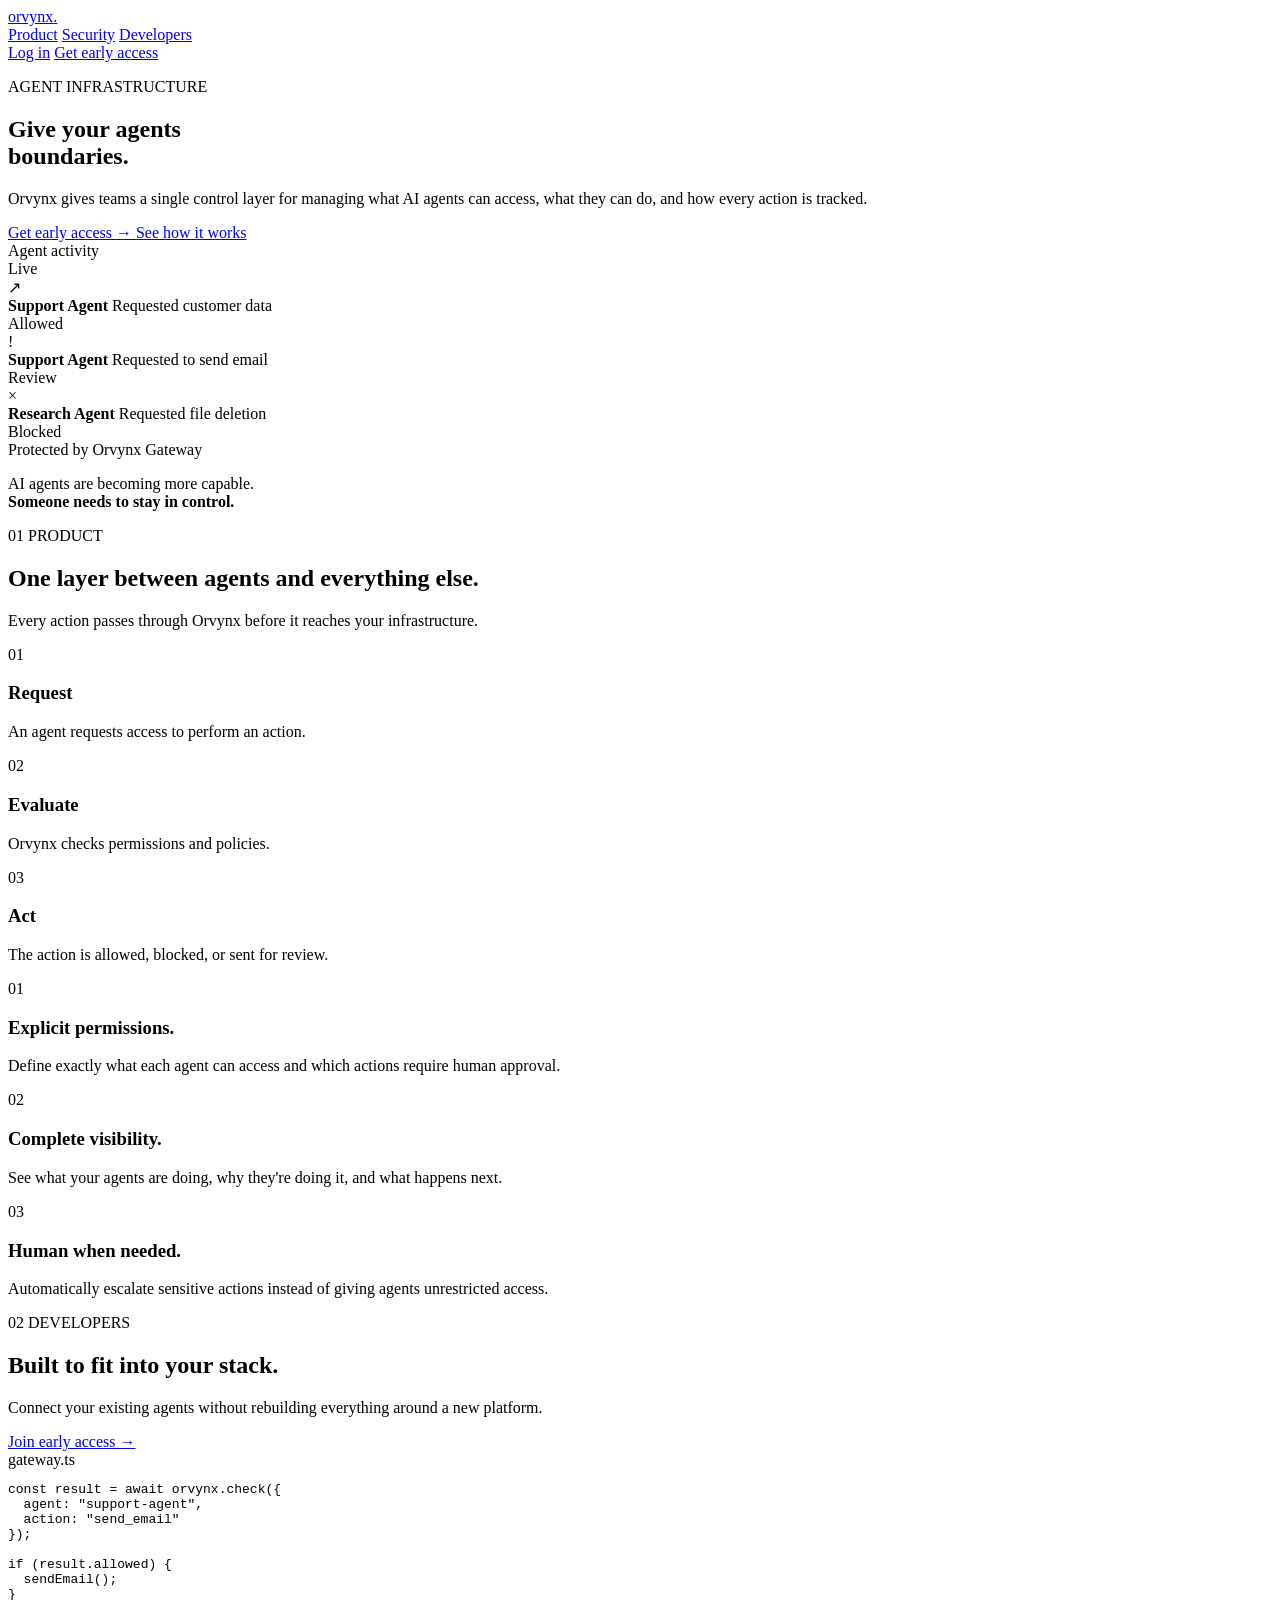
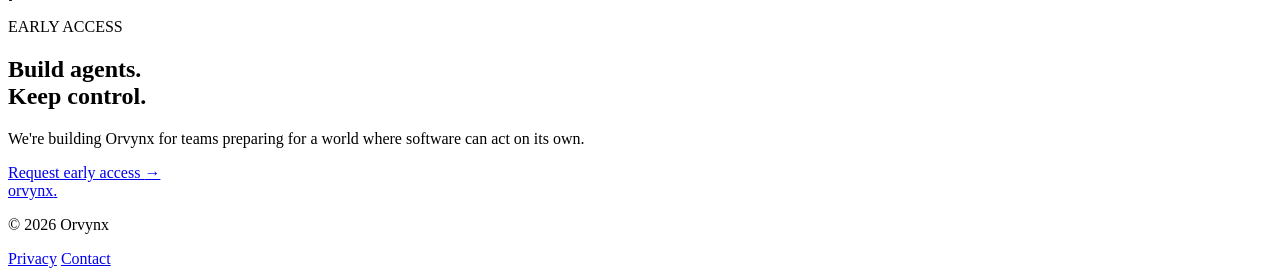
==== index.html @ 1322c9a2 "Add initial index.html for Orvynx application This HTML file serves as the main structure for the Or" ====
<!DOCTYPE html>
<html lang="en">
<head>
    <meta charset="UTF-8">
    <meta name="viewport" content="width=device-width, initial-scale=1.0">

    <title>Orvynx — Control for AI Agents</title>
    <meta
        name="description"
        content="Orvynx gives teams control, visibility, and security over AI agents."
    >

    <link rel="stylesheet" href="style.css">
</head>

<body>

    <!-- Navigation -->
    <header class="nav">
        <a href="#" class="logo">
            orvynx<span>.</span>
        </a>

        <nav class="nav-links">
            <a href="#product">Product</a>
            <a href="#security">Security</a>
            <a href="#developers">Developers</a>
        </nav>

        <div class="nav-actions">
            <a href="#" class="login">Log in</a>
            <a href="#early-access" class="nav-button">
                Get early access
            </a>
        </div>
    </header>


    <main>

        <!-- Hero -->
        <section class="hero">

            <div class="hero-content">

                <p class="eyebrow">
                    AGENT INFRASTRUCTURE
                </p>

                <h1>
                    Give your agents
                    <br>
                    boundaries.
                </h1>

                <p class="hero-description">
                    Orvynx gives teams a single control layer for
                    managing what AI agents can access, what they can
                    do, and how every action is tracked.
                </p>

                <div class="hero-actions">
                    <a href="#early-access" class="primary-button">
                        Get early access
                        <span>→</span>
                    </a>

                    <a href="#product" class="secondary-button">
                        See how it works
                    </a>
                </div>

            </div>


            <!-- Product preview -->
            <div class="hero-visual">

                <div class="gateway-window">

                    <div class="window-header">

                        <div class="window-title">
                            Agent activity
                        </div>

                        <div class="live-status">
                            <span></span>
                            Live
                        </div>

                    </div>


                    <div class="activity-list">

                        <div class="activity-row">

                            <div class="activity-icon neutral">
                                ↗
                            </div>

                            <div class="activity-info">
                                <strong>Support Agent</strong>
                                <span>
                                    Requested customer data
                                </span>
                            </div>

                            <span class="status allowed">
                                Allowed
                            </span>

                        </div>


                        <div class="activity-row">

                            <div class="activity-icon warning">
                                !
                            </div>

                            <div class="activity-info">
                                <strong>Support Agent</strong>
                                <span>
                                    Requested to send email
                                </span>
                            </div>

                            <span class="status review">
                                Review
                            </span>

                        </div>


                        <div class="activity-row">

                            <div class="activity-icon danger">
                                ×
                            </div>

                            <div class="activity-info">
                                <strong>Research Agent</strong>
                                <span>
                                    Requested file deletion
                                </span>
                            </div>

                            <span class="status blocked">
                                Blocked
                            </span>

                        </div>

                    </div>


                    <div class="gateway-footer">

                        <span>
                            Protected by Orvynx Gateway
                        </span>

                        <span class="footer-dot"></span>

                    </div>

                </div>

            </div>

        </section>


        <!-- Statement -->
        <section class="statement">

            <p>
                AI agents are becoming more capable.
                <br>
                <strong>
                    Someone needs to stay in control.
                </strong>
            </p>

        </section>


        <!-- Product -->
        <section class="product-section" id="product">

            <div class="section-label">
                <span>01</span>
                PRODUCT
            </div>

            <div class="section-heading">

                <h2>
                    One layer between
                    agents and everything else.
                </h2>

                <p>
                    Every action passes through Orvynx before it
                    reaches your infrastructure.
                </p>

            </div>


            <div class="flow">

                <div class="flow-item">
                    <span class="flow-number">01</span>
                    <h3>Request</h3>
                    <p>
                        An agent requests access to perform an action.
                    </p>
                </div>

                <div class="flow-line"></div>

                <div class="flow-item">
                    <span class="flow-number">02</span>
                    <h3>Evaluate</h3>
                    <p>
                        Orvynx checks permissions and policies.
                    </p>
                </div>

                <div class="flow-line"></div>

                <div class="flow-item">
                    <span class="flow-number">03</span>
                    <h3>Act</h3>
                    <p>
                        The action is allowed, blocked, or sent for review.
                    </p>
                </div>

            </div>

        </section>


        <!-- Features -->
        <section class="features" id="security">

            <div class="feature-card">
                <span class="feature-number">01</span>

                <h3>
                    Explicit permissions.
                </h3>

                <p>
                    Define exactly what each agent can access and which
                    actions require human approval.
                </p>
            </div>


            <div class="feature-card">
                <span class="feature-number">02</span>

                <h3>
                    Complete visibility.
                </h3>

                <p>
                    See what your agents are doing, why they're doing it,
                    and what happens next.
                </p>
            </div>


            <div class="feature-card">
                <span class="feature-number">03</span>

                <h3>
                    Human when needed.
                </h3>

                <p>
                    Automatically escalate sensitive actions instead of
                    giving agents unrestricted access.
                </p>
            </div>

        </section>


        <!-- Developer section -->
        <section class="developers" id="developers">

            <div class="developer-copy">

                <div class="section-label">
                    <span>02</span>
                    DEVELOPERS
                </div>

                <h2>
                    Built to fit
                    into your stack.
                </h2>

                <p>
                    Connect your existing agents without rebuilding
                    everything around a new platform.
                </p>

                <a href="#early-access" class="text-link">
                    Join early access →
                </a>

            </div>


            <div class="code-window">

                <div class="code-header">
                    gateway.ts
                </div>

<pre><code><span class="code-keyword">const</span> result = <span class="code-keyword">await</span> orvynx.check({
  agent: <span class="code-string">"support-agent"</span>,
  action: <span class="code-string">"send_email"</span>
});

<span class="code-keyword">if</span> (result.allowed) {
  sendEmail();
}</code></pre>

            </div>

        </section>


        <!-- CTA -->
        <section class="cta" id="early-access">

            <p class="eyebrow">
                EARLY ACCESS
            </p>

            <h2>
                Build agents.
                <br>
                Keep control.
            </h2>

            <p>
                We're building Orvynx for teams preparing for
                a world where software can act on its own.
            </p>

            <a href="#" class="primary-button">
                Request early access
                <span>→</span>
            </a>

        </section>

    </main>


    <!-- Footer -->
    <footer>

        <a href="#" class="logo">
            orvynx<span>.</span>
        </a>

        <p>
            © 2026 Orvynx
        </p>

        <div class="footer-links">
            <a href="#">Privacy</a>
            <a href="#">Contact</a>
        </div>

    </footer>


    <script src="main.js"></script>

</body>
</html>
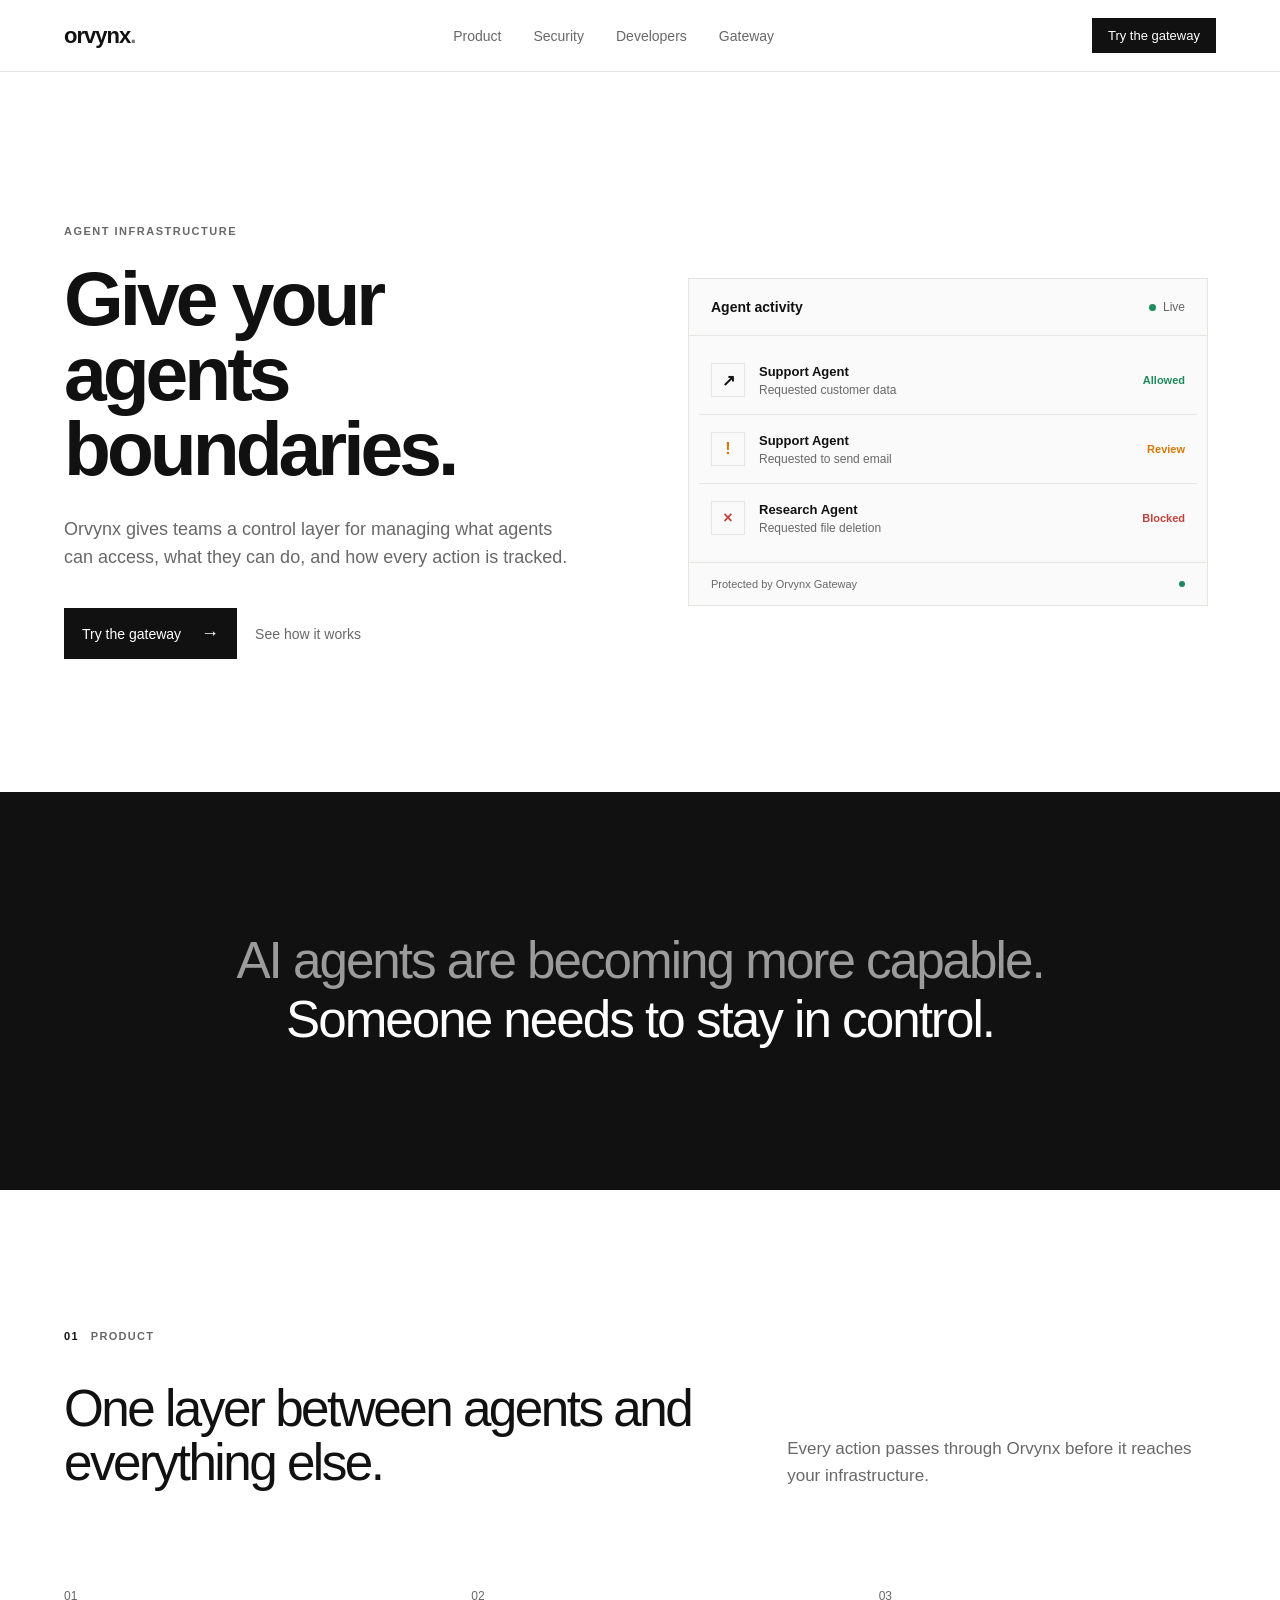
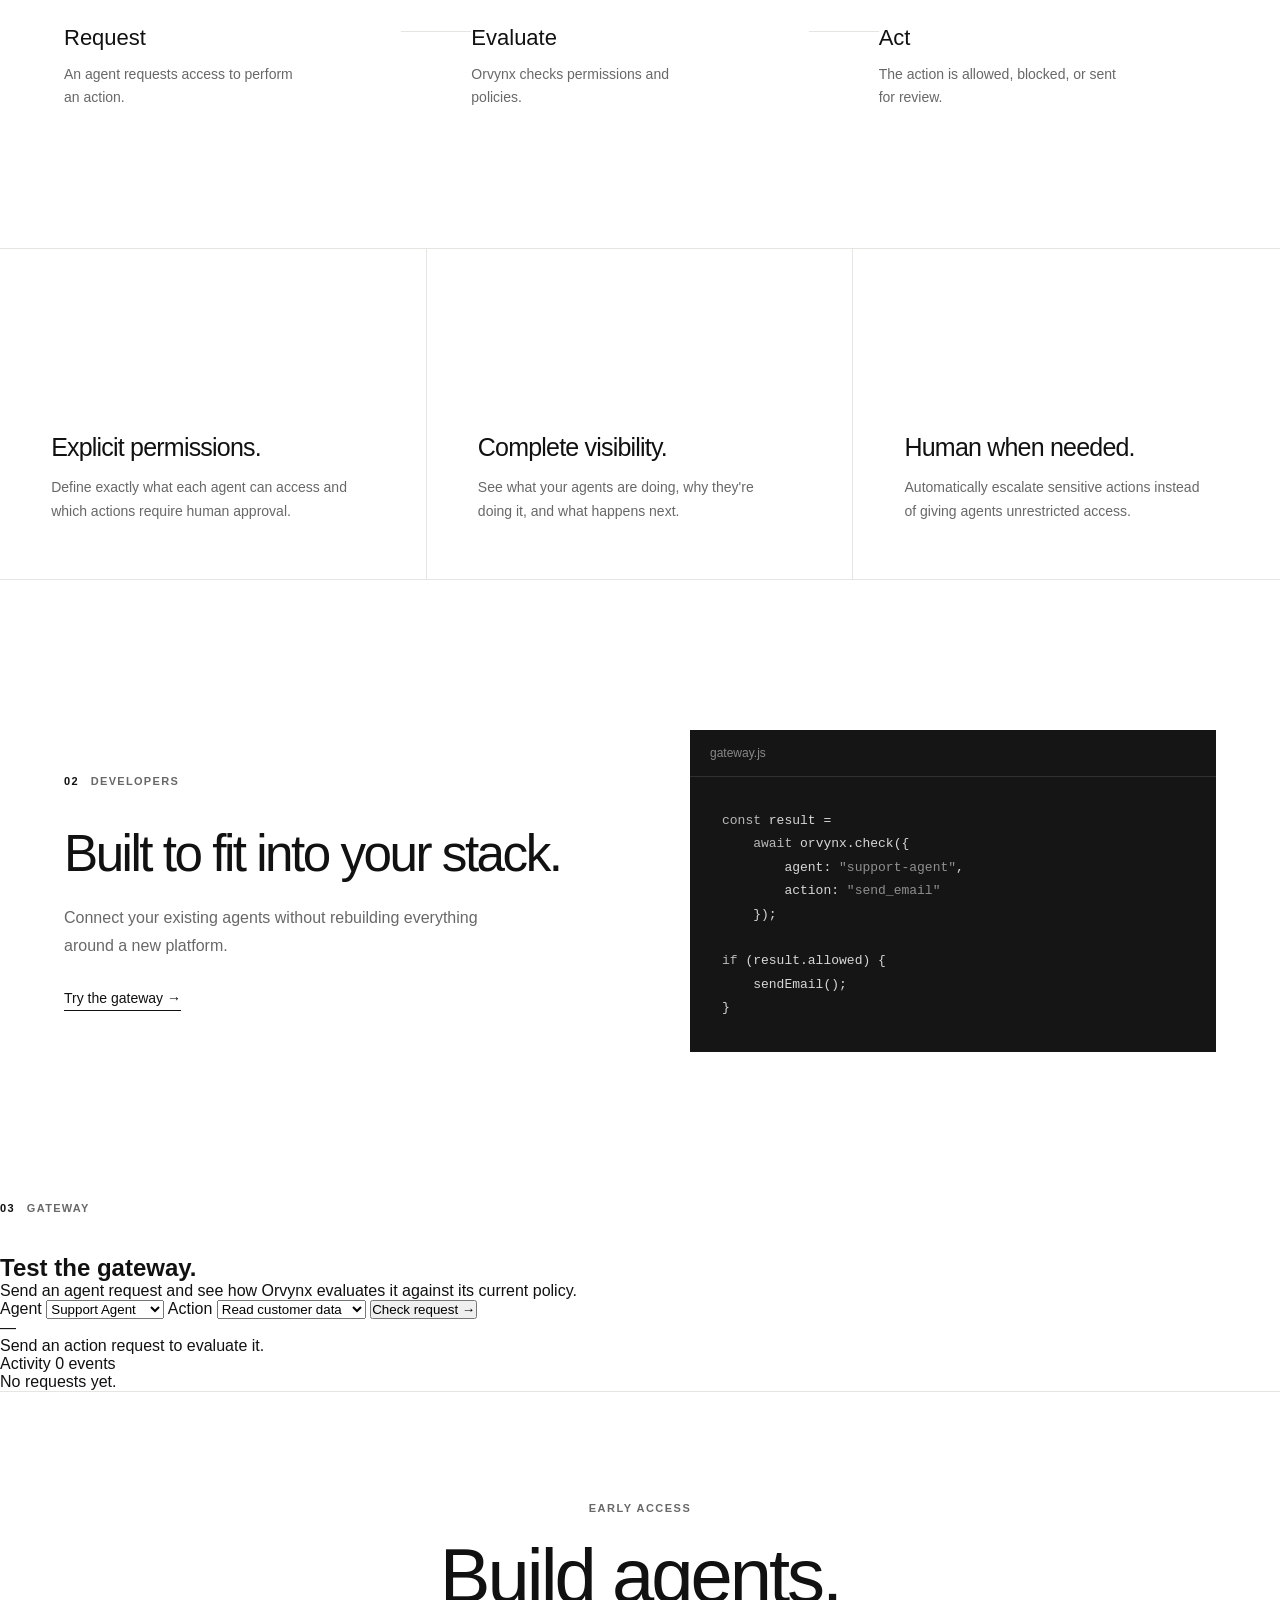
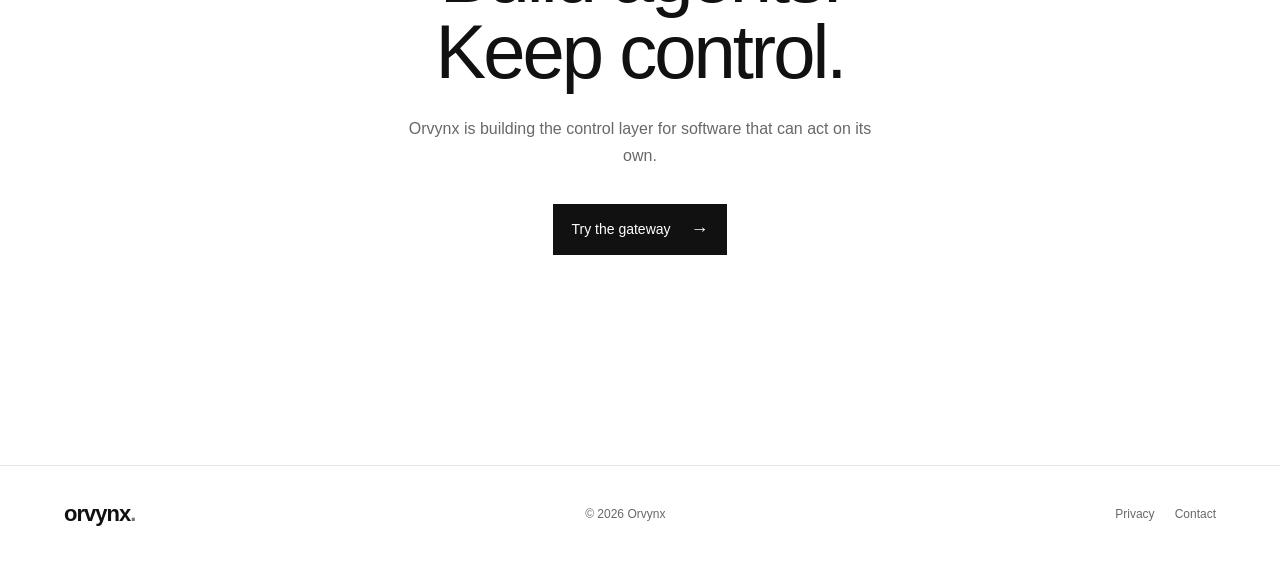
==== commit dd3580d1: "Refactor index.html for improved structure and content Removed duplicate meta tags and improved stru" ====
--- a/index.html
+++ b/index.html
@@ -1,392 +1,416 @@
-<!DOCTYPE html>
-<html lang="en">
+<!DOCTYPE html><html lang="en">
 <head>
     <meta charset="UTF-8">
-    <meta name="viewport" content="width=device-width, initial-scale=1.0">
-
-    <title>Orvynx — Control for AI Agents</title>
-    <meta
-        name="description"
-        content="Orvynx gives teams control, visibility, and security over AI agents."
-    >
-
-    <link rel="stylesheet" href="style.css">
-</head>
-
-<body>
-
-    <!-- Navigation -->
-    <header class="nav">
-        <a href="#" class="logo">
-            orvynx<span>.</span>
-        </a>
-
-        <nav class="nav-links">
-            <a href="#product">Product</a>
-            <a href="#security">Security</a>
-            <a href="#developers">Developers</a>
-        </nav>
-
-        <div class="nav-actions">
-            <a href="#" class="login">Log in</a>
-            <a href="#early-access" class="nav-button">
-                Get early access
-            </a>
-        </div>
-    </header>
-
-
-    <main>
-
-        <!-- Hero -->
-        <section class="hero">
-
-            <div class="hero-content">
-
-                <p class="eyebrow">
-                    AGENT INFRASTRUCTURE
-                </p>
-
-                <h1>
-                    Give your agents
-                    <br>
-                    boundaries.
-                </h1>
-
-                <p class="hero-description">
-                    Orvynx gives teams a single control layer for
-                    managing what AI agents can access, what they can
-                    do, and how every action is tracked.
-                </p>
-
-                <div class="hero-actions">
-                    <a href="#early-access" class="primary-button">
-                        Get early access
-                        <span>→</span>
-                    </a>
-
-                    <a href="#product" class="secondary-button">
-                        See how it works
-                    </a>
-                </div>
-
-            </div>
-
-
-            <!-- Product preview -->
-            <div class="hero-visual">
-
-                <div class="gateway-window">
-
-                    <div class="window-header">
-
-                        <div class="window-title">
-                            Agent activity
-                        </div>
-
-                        <div class="live-status">
-                            <span></span>
-                            Live
-                        </div>
-
-                    </div>
-
-
-                    <div class="activity-list">
-
-                        <div class="activity-row">
-
-                            <div class="activity-icon neutral">
-                                ↗
-                            </div>
-
-                            <div class="activity-info">
-                                <strong>Support Agent</strong>
-                                <span>
-                                    Requested customer data
-                                </span>
-                            </div>
-
-                            <span class="status allowed">
-                                Allowed
-                            </span>
-
-                        </div>
-
-
-                        <div class="activity-row">
-
-                            <div class="activity-icon warning">
-                                !
-                            </div>
-
-                            <div class="activity-info">
-                                <strong>Support Agent</strong>
-                                <span>
-                                    Requested to send email
-                                </span>
-                            </div>
-
-                            <span class="status review">
-                                Review
-                            </span>
-
-                        </div>
-
-
-                        <div class="activity-row">
-
-                            <div class="activity-icon danger">
-                                ×
-                            </div>
-
-                            <div class="activity-info">
-                                <strong>Research Agent</strong>
-                                <span>
-                                    Requested file deletion
-                                </span>
-                            </div>
-
-                            <span class="status blocked">
-                                Blocked
-                            </span>
-
-                        </div>
-
-                    </div>
-
-
-                    <div class="gateway-footer">
-
-                        <span>
-                            Protected by Orvynx Gateway
-                        </span>
-
-                        <span class="footer-dot"></span>
-
-                    </div>
-
-                </div>
-
-            </div>
-
-        </section>
-
-
-        <!-- Statement -->
-        <section class="statement">
-
-            <p>
-                AI agents are becoming more capable.
-                <br>
-                <strong>
-                    Someone needs to stay in control.
-                </strong>
-            </p>
-
-        </section>
-
-
-        <!-- Product -->
-        <section class="product-section" id="product">
-
-            <div class="section-label">
-                <span>01</span>
-                PRODUCT
-            </div>
-
-            <div class="section-heading">
-
-                <h2>
-                    One layer between
-                    agents and everything else.
-                </h2>
-
-                <p>
-                    Every action passes through Orvynx before it
-                    reaches your infrastructure.
-                </p>
-
-            </div>
-
-
-            <div class="flow">
-
-                <div class="flow-item">
-                    <span class="flow-number">01</span>
-                    <h3>Request</h3>
-                    <p>
-                        An agent requests access to perform an action.
-                    </p>
-                </div>
-
-                <div class="flow-line"></div>
-
-                <div class="flow-item">
-                    <span class="flow-number">02</span>
-                    <h3>Evaluate</h3>
-                    <p>
-                        Orvynx checks permissions and policies.
-                    </p>
-                </div>
-
-                <div class="flow-line"></div>
-
-                <div class="flow-item">
-                    <span class="flow-number">03</span>
-                    <h3>Act</h3>
-                    <p>
-                        The action is allowed, blocked, or sent for review.
-                    </p>
-                </div>
-
-            </div>
-
-        </section>
-
-
-        <!-- Features -->
-        <section class="features" id="security">
-
-            <div class="feature-card">
-                <span class="feature-number">01</span>
-
-                <h3>
-                    Explicit permissions.
-                </h3>
-
-                <p>
-                    Define exactly what each agent can access and which
-                    actions require human approval.
-                </p>
-            </div>
-
-
-            <div class="feature-card">
-                <span class="feature-number">02</span>
-
-                <h3>
-                    Complete visibility.
-                </h3>
-
-                <p>
-                    See what your agents are doing, why they're doing it,
-                    and what happens next.
-                </p>
-            </div>
-
-
-            <div class="feature-card">
-                <span class="feature-number">03</span>
-
-                <h3>
-                    Human when needed.
-                </h3>
-
-                <p>
-                    Automatically escalate sensitive actions instead of
-                    giving agents unrestricted access.
-                </p>
-            </div>
-
-        </section>
-
-
-        <!-- Developer section -->
-        <section class="developers" id="developers">
-
-            <div class="developer-copy">
-
-                <div class="section-label">
-                    <span>02</span>
-                    DEVELOPERS
-                </div>
-
-                <h2>
-                    Built to fit
-                    into your stack.
-                </h2>
-
-                <p>
-                    Connect your existing agents without rebuilding
-                    everything around a new platform.
-                </p>
-
-                <a href="#early-access" class="text-link">
-                    Join early access →
-                </a>
-
-            </div>
-
-
-            <div class="code-window">
-
-                <div class="code-header">
-                    gateway.ts
-                </div>
-
-<pre><code><span class="code-keyword">const</span> result = <span class="code-keyword">await</span> orvynx.check({
-  agent: <span class="code-string">"support-agent"</span>,
-  action: <span class="code-string">"send_email"</span>
-});
-
-<span class="code-keyword">if</span> (result.allowed) {
-  sendEmail();
-}</code></pre>
-
-            </div>
-
-        </section>
-
-
-        <!-- CTA -->
-        <section class="cta" id="early-access">
-
-            <p class="eyebrow">
-                EARLY ACCESS
-            </p>
-
-            <h2>
-                Build agents.
-                <br>
-                Keep control.
-            </h2>
-
-            <p>
-                We're building Orvynx for teams preparing for
-                a world where software can act on its own.
-            </p>
-
-            <a href="#" class="primary-button">
-                Request early access
+    <meta name="viewport" content="width=device-width, initial-scale=1.0"><title>Orvynx — Control for AI Agents</title>
+<meta name="description" content="Orvynx gives teams control, visibility, and security over AI agents.">
+
+<link rel="stylesheet" href="style.css">
+
+</head><body><header class="nav">
+    <a href="#" class="logo">orvynx<span>.</span></a><nav class="nav-links">
+    <a href="#product">Product</a>
+    <a href="#security">Security</a>
+    <a href="#developers">Developers</a>
+    <a href="#gateway">Gateway</a>
+</nav>
+
+<div class="nav-actions">
+    <a href="#gateway" class="nav-button">Try the gateway</a>
+</div>
+
+</header><main><!-- HERO -->
+<section class="hero">
+
+    <div class="hero-content">
+
+        <p class="eyebrow">AGENT INFRASTRUCTURE</p>
+
+        <h1>
+            Give your agents
+            <br>
+            boundaries.
+        </h1>
+
+        <p class="hero-description">
+            Orvynx gives teams a control layer for managing what
+            agents can access, what they can do, and how every
+            action is tracked.
+        </p>
+
+        <div class="hero-actions">
+            <a href="#gateway" class="primary-button">
+                Try the gateway
                 <span>→</span>
             </a>
 
-        </section>
-
-    </main>
-
-
-    <!-- Footer -->
-    <footer>
-
-        <a href="#" class="logo">
-            orvynx<span>.</span>
+            <a href="#product" class="secondary-button">
+                See how it works
+            </a>
+        </div>
+
+    </div>
+
+
+    <div class="hero-visual">
+
+        <div class="gateway-window">
+
+            <div class="window-header">
+                <div class="window-title">Agent activity</div>
+
+                <div class="live-status">
+                    <span></span>
+                    Live
+                </div>
+            </div>
+
+
+            <div class="activity-list">
+
+                <div class="activity-row">
+                    <div class="activity-icon neutral">↗</div>
+
+                    <div class="activity-info">
+                        <strong>Support Agent</strong>
+                        <span>Requested customer data</span>
+                    </div>
+
+                    <span class="status allowed">Allowed</span>
+                </div>
+
+
+                <div class="activity-row">
+                    <div class="activity-icon warning">!</div>
+
+                    <div class="activity-info">
+                        <strong>Support Agent</strong>
+                        <span>Requested to send email</span>
+                    </div>
+
+                    <span class="status review">Review</span>
+                </div>
+
+
+                <div class="activity-row">
+                    <div class="activity-icon danger">×</div>
+
+                    <div class="activity-info">
+                        <strong>Research Agent</strong>
+                        <span>Requested file deletion</span>
+                    </div>
+
+                    <span class="status blocked">Blocked</span>
+                </div>
+
+            </div>
+
+
+            <div class="gateway-footer">
+                Protected by Orvynx Gateway
+                <span class="footer-dot"></span>
+            </div>
+
+        </div>
+
+    </div>
+
+</section>
+
+
+<!-- STATEMENT -->
+<section class="statement">
+
+    <p>
+        AI agents are becoming more capable.
+        <br>
+        <strong>Someone needs to stay in control.</strong>
+    </p>
+
+</section>
+
+
+<!-- PRODUCT -->
+<section class="product-section" id="product">
+
+    <div class="section-label">
+        <span>01</span>
+        PRODUCT
+    </div>
+
+    <div class="section-heading">
+
+        <h2>
+            One layer between
+            agents and everything else.
+        </h2>
+
+        <p>
+            Every action passes through Orvynx before it
+            reaches your infrastructure.
+        </p>
+
+    </div>
+
+
+    <div class="flow">
+
+        <div class="flow-item">
+            <span class="flow-number">01</span>
+
+            <h3>Request</h3>
+
+            <p>
+                An agent requests access to perform an action.
+            </p>
+        </div>
+
+
+        <div class="flow-line"></div>
+
+
+        <div class="flow-item">
+            <span class="flow-number">02</span>
+
+            <h3>Evaluate</h3>
+
+            <p>
+                Orvynx checks permissions and policies.
+            </p>
+        </div>
+
+
+        <div class="flow-line"></div>
+
+
+        <div class="flow-item">
+            <span class="flow-number">03</span>
+
+            <h3>Act</h3>
+
+            <p>
+                The action is allowed, blocked, or sent for review.
+            </p>
+        </div>
+
+    </div>
+
+</section>
+
+
+<!-- FEATURES -->
+<section class="features" id="security">
+
+    <div class="feature-card">
+        <h3>Explicit permissions.</h3>
+
+        <p>
+            Define exactly what each agent can access and which
+            actions require human approval.
+        </p>
+    </div>
+
+
+    <div class="feature-card">
+        <h3>Complete visibility.</h3>
+
+        <p>
+            See what your agents are doing, why they're doing it,
+            and what happens next.
+        </p>
+    </div>
+
+
+    <div class="feature-card">
+        <h3>Human when needed.</h3>
+
+        <p>
+            Automatically escalate sensitive actions instead of
+            giving agents unrestricted access.
+        </p>
+    </div>
+
+</section>
+
+
+<!-- DEVELOPERS -->
+<section class="developers" id="developers">
+
+    <div class="developer-copy">
+
+        <div class="section-label">
+            <span>02</span>
+            DEVELOPERS
+        </div>
+
+        <h2>
+            Built to fit
+            into your stack.
+        </h2>
+
+        <p>
+            Connect your existing agents without rebuilding
+            everything around a new platform.
+        </p>
+
+        <a href="#gateway" class="text-link">
+            Try the gateway →
         </a>
 
-        <p>
-            © 2026 Orvynx
-        </p>
-
-        <div class="footer-links">
-            <a href="#">Privacy</a>
-            <a href="#">Contact</a>
-        </div>
-
-    </footer>
-
-
-    <script src="main.js"></script>
-
-</body>
+    </div>
+
+
+    <div class="code-window">
+
+        <div class="code-header">
+            gateway.js
+        </div>
+
+<pre><code><span class="code-keyword">const</span> result =
+    <span class="code-keyword">await</span> orvynx.check({
+        agent: <span class="code-string">"support-agent"</span>,
+        action: <span class="code-string">"send_email"</span>
+    });
+
+<span class="code-keyword">if</span> (result.allowed) {
+    sendEmail();
+}</code></pre>    </div>
+
+</section>
+
+
+<!-- GATEWAY -->
+<section class="gateway-demo" id="gateway">
+
+    <div class="section-label">
+        <span>03</span>
+        GATEWAY
+    </div>
+
+
+    <div class="gateway-demo-header">
+
+        <div>
+            <h2>Test the gateway.</h2>
+
+            <p>
+                Send an agent request and see how Orvynx
+                evaluates it against its current policy.
+            </p>
+        </div>
+
+    </div>
+
+
+    <div class="gateway-console">
+
+        <div class="console-controls">
+
+            <label>
+                Agent
+
+                <select id="agentSelect">
+                    <option value="support">Support Agent</option>
+                    <option value="research">Research Agent</option>
+                    <option value="sales">Sales Agent</option>
+                </select>
+            </label>
+
+
+            <label>
+                Action
+
+                <select id="actionSelect">
+                    <option value="read_customer">
+                        Read customer data
+                    </option>
+
+                    <option value="send_email">
+                        Send email
+                    </option>
+
+                    <option value="delete_data">
+                        Delete data
+                    </option>
+
+                    <option value="export_data">
+                        Export customer data
+                    </option>
+                </select>
+            </label>
+
+
+            <button id="checkRequest">
+                Check request
+                <span>→</span>
+            </button>
+
+        </div>
+
+
+        <div class="console-result" id="consoleResult">
+
+            <div class="result-placeholder">
+                <span>—</span>
+
+                <p>
+                    Send an action request to evaluate it.
+                </p>
+            </div>
+
+        </div>
+
+
+        <div class="console-log">
+
+            <div class="console-log-header">
+                <span>Activity</span>
+                <span id="eventCount">0 events</span>
+            </div>
+
+            <div id="activityLog">
+                <div class="empty-log">
+                    No requests yet.
+                </div>
+            </div>
+
+        </div>
+
+    </div>
+
+</section>
+
+
+<!-- CTA -->
+<section class="cta">
+
+    <p class="eyebrow">EARLY ACCESS</p>
+
+    <h2>
+        Build agents.
+        <br>
+        Keep control.
+    </h2>
+
+    <p>
+        Orvynx is building the control layer for software
+        that can act on its own.
+    </p>
+
+    <a href="#gateway" class="primary-button">
+        Try the gateway
+        <span>→</span>
+    </a>
+
+</section>
+
+</main><footer><a href="#" class="logo">orvynx<span>.</span></a>
+
+<p>© 2026 Orvynx</p>
+
+<div class="footer-links">
+    <a href="#">Privacy</a>
+    <a href="#">Contact</a>
+</div>
+
+</footer><script src="main.js"></script></body>
 </html>
--- a/style.css
+++ b/style.css
@@ -0,0 +1,760 @@
+/* =========================================================
+   ORVYNX
+   Clean infrastructure landing page
+   ========================================================= */
+
+
+/* Reset */
+
+* {
+    margin: 0;
+    padding: 0;
+    box-sizing: border-box;
+}
+
+html {
+    scroll-behavior: smooth;
+}
+
+body {
+    background: #ffffff;
+    color: #111111;
+    font-family: Arial, Helvetica, sans-serif;
+    -webkit-font-smoothing: antialiased;
+}
+
+a {
+    color: inherit;
+    text-decoration: none;
+}
+
+
+/* Variables */
+
+:root {
+    --black: #111111;
+    --dark: #202020;
+    --gray: #686868;
+    --light-gray: #f5f5f3;
+    --border: #e5e5e2;
+    --green: #1f8a5b;
+    --orange: #d97706;
+    --red: #c2413b;
+}
+
+
+/* Navigation */
+
+.nav {
+    width: 100%;
+    height: 72px;
+
+    display: flex;
+    align-items: center;
+    justify-content: space-between;
+
+    padding: 0 5%;
+
+    border-bottom: 1px solid var(--border);
+}
+
+.logo {
+    font-size: 22px;
+    font-weight: 700;
+    letter-spacing: -1px;
+}
+
+.logo span {
+    color: #777;
+}
+
+.nav-links {
+    display: flex;
+    align-items: center;
+    gap: 32px;
+}
+
+.nav-links a,
+.login {
+    font-size: 14px;
+    color: var(--gray);
+    transition: color 0.2s ease;
+}
+
+.nav-links a:hover,
+.login:hover {
+    color: var(--black);
+}
+
+.nav-actions {
+    display: flex;
+    align-items: center;
+    gap: 22px;
+}
+
+.nav-button {
+    background: var(--black);
+    color: white;
+
+    padding: 10px 16px;
+
+    font-size: 13px;
+    font-weight: 500;
+
+    transition: opacity 0.2s ease;
+}
+
+.nav-button:hover {
+    opacity: 0.8;
+}
+
+
+/* Hero */
+
+.hero {
+    max-width: 1300px;
+    min-height: 720px;
+
+    margin: auto;
+    padding: 110px 5% 90px;
+
+    display: grid;
+    grid-template-columns: 1fr 1fr;
+    align-items: center;
+    gap: 80px;
+}
+
+.eyebrow {
+    font-size: 11px;
+    font-weight: 700;
+    letter-spacing: 1.5px;
+    color: var(--gray);
+    margin-bottom: 24px;
+}
+
+.hero h1 {
+    font-size: clamp(52px, 6vw, 82px);
+    line-height: 0.98;
+    letter-spacing: -4px;
+    font-weight: 600;
+
+    margin-bottom: 28px;
+}
+
+.hero-description {
+    max-width: 510px;
+
+    font-size: 18px;
+    line-height: 1.6;
+    color: var(--gray);
+
+    margin-bottom: 36px;
+}
+
+.hero-actions {
+    display: flex;
+    align-items: center;
+    gap: 18px;
+}
+
+.primary-button {
+    display: inline-flex;
+    align-items: center;
+    gap: 20px;
+
+    background: var(--black);
+    color: white;
+
+    padding: 15px 18px;
+
+    font-size: 14px;
+    font-weight: 500;
+
+    transition:
+        transform 0.2s ease,
+        opacity 0.2s ease;
+}
+
+.primary-button:hover {
+    transform: translateY(-2px);
+    opacity: 0.9;
+}
+
+.primary-button span {
+    font-size: 18px;
+}
+
+.secondary-button {
+    font-size: 14px;
+    color: var(--gray);
+}
+
+.secondary-button:hover {
+    color: var(--black);
+}
+
+
+/* Hero visual */
+
+.hero-visual {
+    display: flex;
+    justify-content: center;
+}
+
+.gateway-window {
+    width: 100%;
+    max-width: 520px;
+
+    background: #fafafa;
+    border: 1px solid var(--border);
+}
+
+.window-header {
+    display: flex;
+    align-items: center;
+    justify-content: space-between;
+
+    padding: 20px 22px;
+
+    border-bottom: 1px solid var(--border);
+}
+
+.window-title {
+    font-size: 14px;
+    font-weight: 600;
+}
+
+.live-status {
+    display: flex;
+    align-items: center;
+    gap: 7px;
+
+    font-size: 12px;
+    color: var(--gray);
+}
+
+.live-status span {
+    width: 7px;
+    height: 7px;
+
+    border-radius: 50%;
+    background: var(--green);
+}
+
+.activity-list {
+    padding: 10px;
+}
+
+.activity-row {
+    display: flex;
+    align-items: center;
+
+    gap: 14px;
+    padding: 17px 12px;
+
+    border-bottom: 1px solid var(--border);
+}
+
+.activity-row:last-child {
+    border-bottom: none;
+}
+
+.activity-icon {
+    width: 34px;
+    height: 34px;
+
+    display: flex;
+    align-items: center;
+    justify-content: center;
+
+    font-size: 16px;
+    font-weight: 600;
+
+    border: 1px solid var(--border);
+}
+
+.activity-icon.neutral {
+    color: var(--black);
+}
+
+.activity-icon.warning {
+    color: var(--orange);
+}
+
+.activity-icon.danger {
+    color: var(--red);
+}
+
+.activity-info {
+    display: flex;
+    flex-direction: column;
+    gap: 4px;
+
+    flex: 1;
+}
+
+.activity-info strong {
+    font-size: 13px;
+    font-weight: 600;
+}
+
+.activity-info span {
+    font-size: 12px;
+    color: var(--gray);
+}
+
+.status {
+    font-size: 11px;
+    font-weight: 600;
+}
+
+.status.allowed {
+    color: var(--green);
+}
+
+.status.review {
+    color: var(--orange);
+}
+
+.status.blocked {
+    color: var(--red);
+}
+
+.gateway-footer {
+    display: flex;
+    align-items: center;
+    justify-content: space-between;
+
+    padding: 15px 22px;
+
+    border-top: 1px solid var(--border);
+
+    font-size: 11px;
+    color: var(--gray);
+}
+
+.footer-dot {
+    width: 6px;
+    height: 6px;
+
+    background: var(--green);
+    border-radius: 50%;
+}
+
+
+/* Statement */
+
+.statement {
+    background: var(--black);
+    color: white;
+
+    padding: 140px 5%;
+
+    text-align: center;
+}
+
+.statement p {
+    font-size: clamp(30px, 4vw, 56px);
+    line-height: 1.15;
+    letter-spacing: -2px;
+
+    color: #9b9b9b;
+}
+
+.statement strong {
+    color: white;
+    font-weight: 500;
+}
+
+
+/* Product */
+
+.product-section {
+    max-width: 1300px;
+
+    margin: auto;
+    padding: 140px 5%;
+}
+
+.section-label {
+    display: flex;
+    align-items: center;
+    gap: 12px;
+
+    font-size: 11px;
+    font-weight: 700;
+    letter-spacing: 1.3px;
+
+    color: var(--gray);
+
+    margin-bottom: 40px;
+}
+
+.section-label span {
+    color: var(--black);
+}
+
+.section-heading {
+    display: grid;
+    grid-template-columns: 1.5fr 1fr;
+    gap: 80px;
+
+    margin-bottom: 100px;
+}
+
+.section-heading h2,
+.developer-copy h2 {
+    font-size: clamp(38px, 4vw, 58px);
+    line-height: 1.05;
+    letter-spacing: -2.5px;
+    font-weight: 500;
+}
+
+.section-heading p {
+    align-self: end;
+
+    font-size: 17px;
+    line-height: 1.6;
+
+    color: var(--gray);
+}
+
+
+/* Flow */
+
+.flow {
+    display: grid;
+    grid-template-columns: 1fr auto 1fr auto 1fr;
+    align-items: start;
+}
+
+.flow-item {
+    padding-right: 30px;
+}
+
+.flow-number,
+.feature-number {
+    display: block;
+
+    font-size: 12px;
+    color: var(--gray);
+
+    margin-bottom: 22px;
+}
+
+.flow-item h3 {
+    font-size: 22px;
+    font-weight: 500;
+
+    margin-bottom: 12px;
+}
+
+.flow-item p {
+    max-width: 240px;
+
+    font-size: 14px;
+    line-height: 1.6;
+
+    color: var(--gray);
+}
+
+.flow-line {
+    width: 70px;
+    height: 1px;
+
+    background: var(--border);
+
+    margin-top: 42px;
+}
+
+
+/* Features */
+
+.features {
+    display: grid;
+    grid-template-columns: repeat(3, 1fr);
+
+    border-top: 1px solid var(--border);
+    border-bottom: 1px solid var(--border);
+}
+
+.feature-card {
+    min-height: 330px;
+
+    padding: 55px 12%;
+
+    border-right: 1px solid var(--border);
+
+    display: flex;
+    flex-direction: column;
+    justify-content: flex-end;
+}
+
+.feature-card:last-child {
+    border-right: none;
+}
+
+.feature-card h3 {
+    font-size: 25px;
+    font-weight: 500;
+    letter-spacing: -0.8px;
+
+    margin-bottom: 14px;
+}
+
+.feature-card p {
+    max-width: 300px;
+
+    font-size: 14px;
+    line-height: 1.7;
+
+    color: var(--gray);
+}
+
+
+/* Developers */
+
+.developers {
+    max-width: 1300px;
+
+    margin: auto;
+    padding: 150px 5%;
+
+    display: grid;
+    grid-template-columns: 1fr 1fr;
+    gap: 100px;
+
+    align-items: center;
+}
+
+.developer-copy p {
+    max-width: 420px;
+
+    margin: 24px 0 30px;
+
+    font-size: 16px;
+    line-height: 1.7;
+
+    color: var(--gray);
+}
+
+.text-link {
+    font-size: 14px;
+    font-weight: 500;
+
+    border-bottom: 1px solid var(--black);
+    padding-bottom: 4px;
+}
+
+
+/* Code window */
+
+.code-window {
+    background: #151515;
+    color: #d7d7d7;
+
+    overflow: hidden;
+}
+
+.code-header {
+    padding: 16px 20px;
+
+    border-bottom: 1px solid #303030;
+
+    font-size: 12px;
+    color: #888;
+}
+
+pre {
+    padding: 32px;
+
+    overflow-x: auto;
+
+    font-family:
+        "SFMono-Regular",
+        Consolas,
+        "Liberation Mono",
+        monospace;
+
+    font-size: 13px;
+    line-height: 1.8;
+}
+
+.code-keyword {
+    color: #b8b8b8;
+}
+
+.code-string {
+    color: #8f8f8f;
+}
+
+
+/* CTA */
+
+.cta {
+    max-width: 1300px;
+
+    margin: 0 auto 100px;
+    padding: 110px 5%;
+
+    border-top: 1px solid var(--border);
+
+    text-align: center;
+}
+
+.cta h2 {
+    font-size: clamp(48px, 6vw, 76px);
+    line-height: 1;
+    letter-spacing: -3px;
+    font-weight: 500;
+
+    margin-bottom: 25px;
+}
+
+.cta > p:not(.eyebrow) {
+    max-width: 500px;
+
+    margin: 0 auto 35px;
+
+    font-size: 16px;
+    line-height: 1.7;
+
+    color: var(--gray);
+}
+
+
+/* Footer */
+
+footer {
+    display: flex;
+    align-items: center;
+    justify-content: space-between;
+
+    padding: 35px 5%;
+
+    border-top: 1px solid var(--border);
+}
+
+footer p,
+.footer-links a {
+    font-size: 12px;
+    color: var(--gray);
+}
+
+.footer-links {
+    display: flex;
+    gap: 20px;
+}
+
+
+/* Responsive */
+
+@media (max-width: 900px) {
+
+    .hero {
+        grid-template-columns: 1fr;
+        gap: 70px;
+
+        padding-top: 80px;
+    }
+
+    .hero h1 {
+        letter-spacing: -3px;
+    }
+
+    .section-heading {
+        grid-template-columns: 1fr;
+        gap: 25px;
+    }
+
+    .flow {
+        grid-template-columns: 1fr;
+        gap: 40px;
+    }
+
+    .flow-line {
+        display: none;
+    }
+
+    .developers {
+        grid-template-columns: 1fr;
+        gap: 60px;
+    }
+
+}
+
+
+@media (max-width: 700px) {
+
+    .nav {
+        padding: 0 24px;
+    }
+
+    .nav-links,
+    .login {
+        display: none;
+    }
+
+    .nav-button {
+        font-size: 12px;
+        padding: 9px 12px;
+    }
+
+    .hero {
+        padding: 70px 24px;
+    }
+
+    .hero-description {
+        font-size: 16px;
+    }
+
+    .hero-actions {
+        align-items: flex-start;
+        flex-direction: column;
+    }
+
+    .statement {
+        padding: 100px 24px;
+    }
+
+    .statement p {
+        letter-spacing: -1px;
+    }
+
+    .product-section {
+        padding: 100px 24px;
+    }
+
+    .features {
+        grid-template-columns: 1fr;
+    }
+
+    .feature-card {
+        min-height: 260px;
+
+        padding: 45px 24px;
+
+        border-right: none;
+        border-bottom: 1px solid var(--border);
+    }
+
+    .feature-card:last-child {
+        border-bottom: none;
+    }
+
+    .developers {
+        padding: 100px 24px;
+    }
+
+    .cta {
+        padding: 100px 24px;
+        margin-bottom: 50px;
+    }
+
+    footer {
+        padding: 30px 24px;
+        flex-wrap: wrap;
+        gap: 20px;
+    }
+
+}
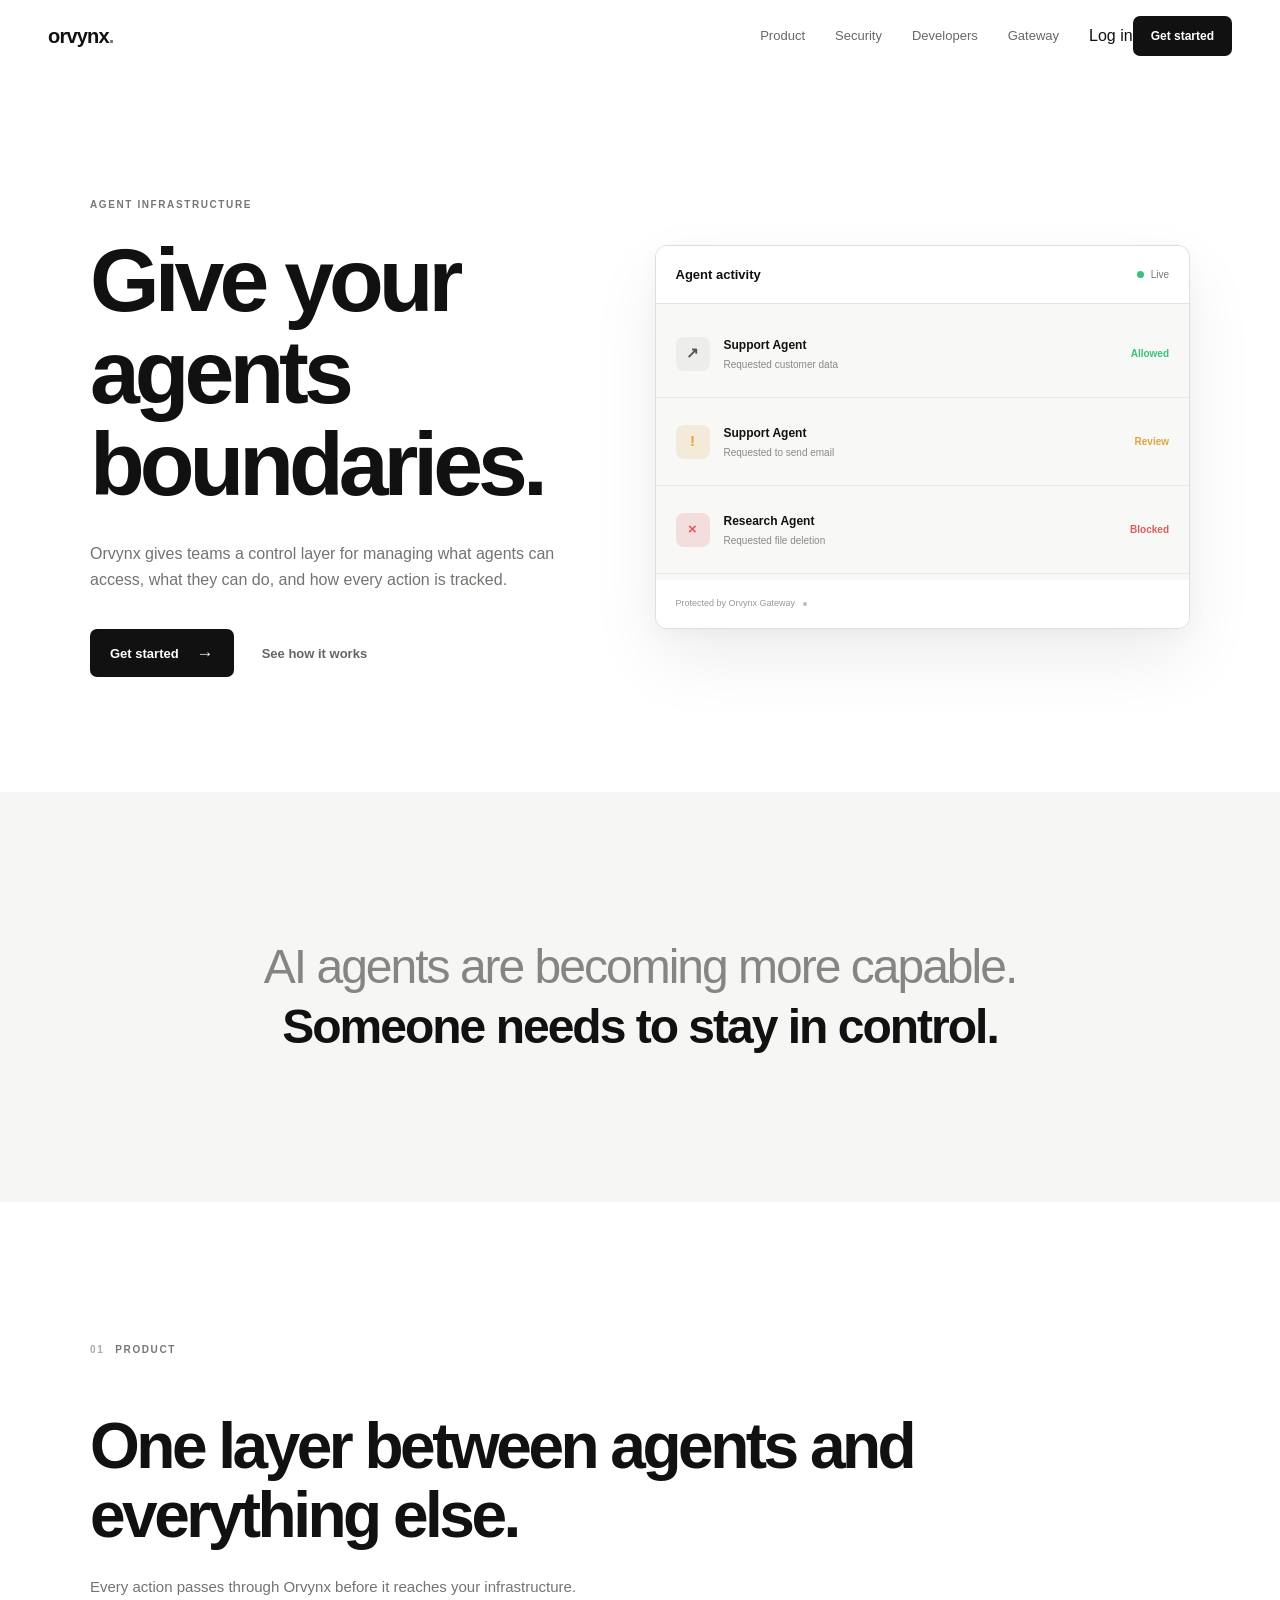
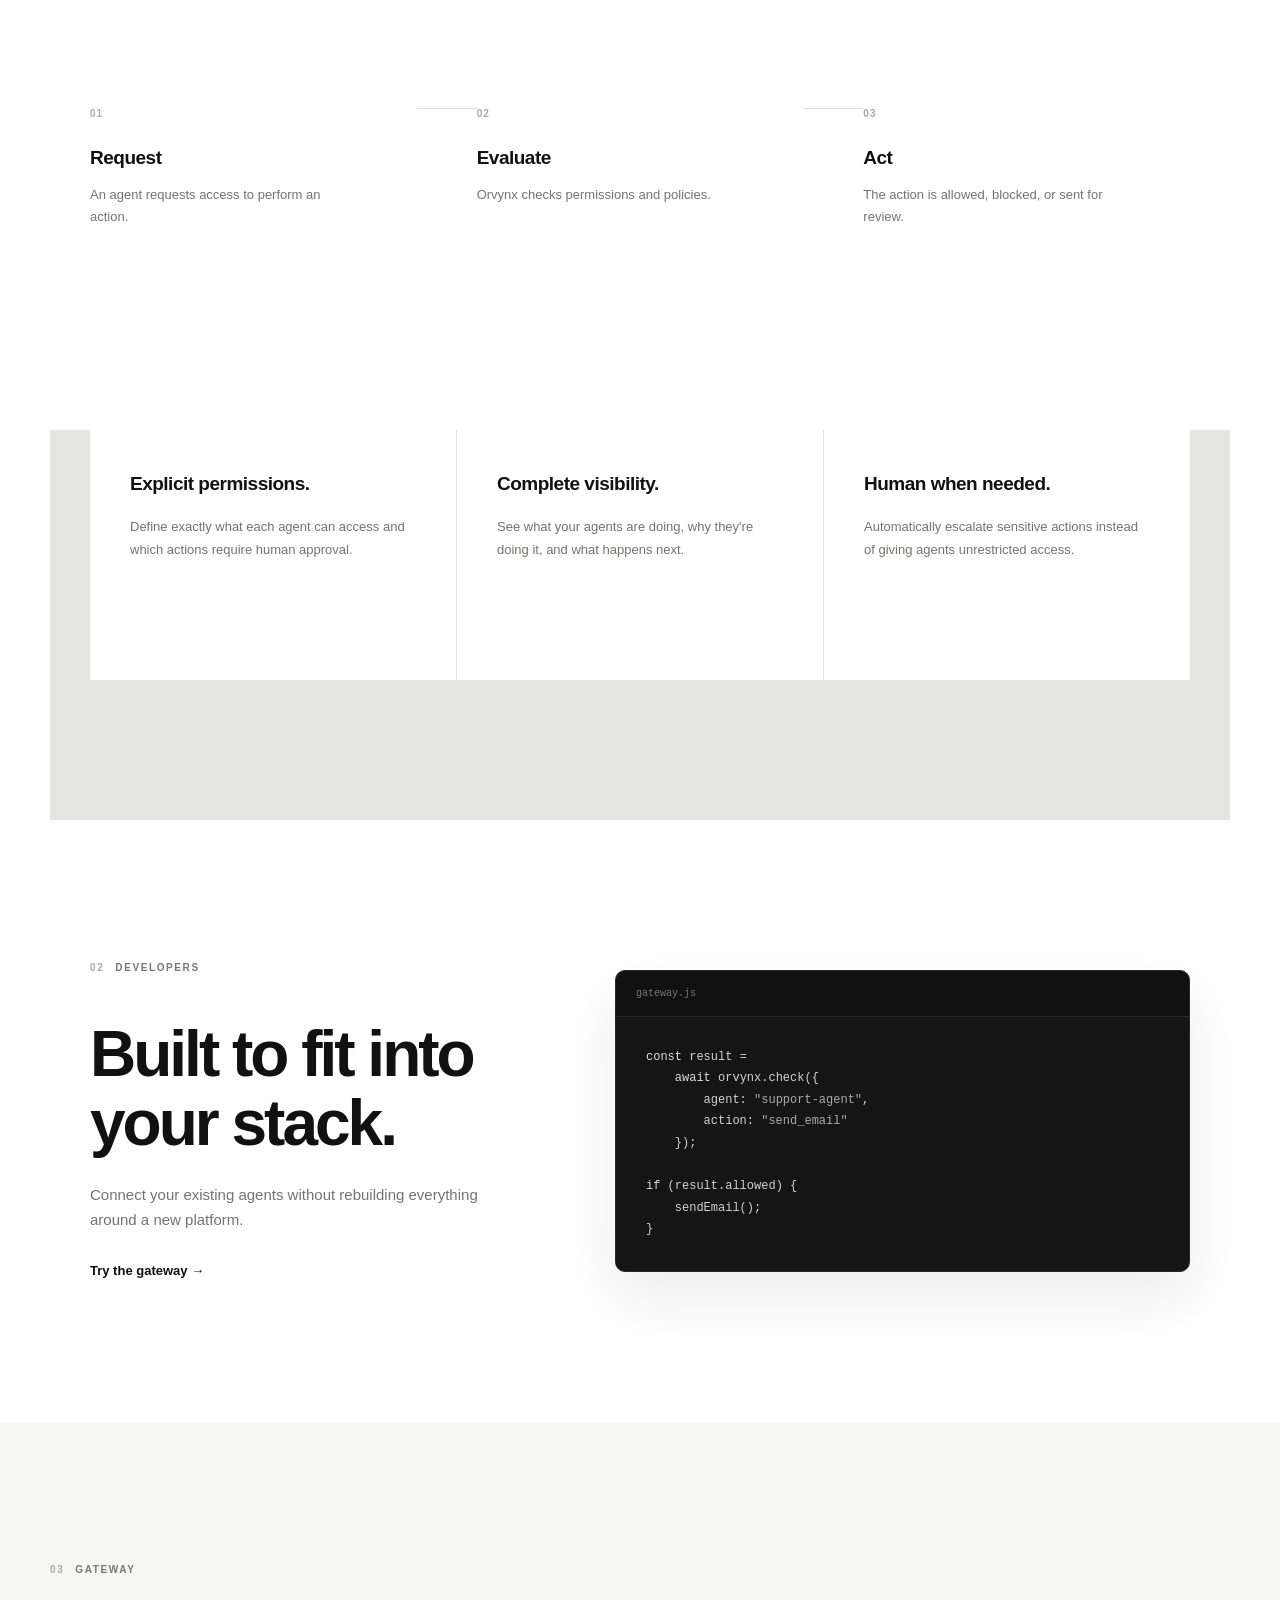
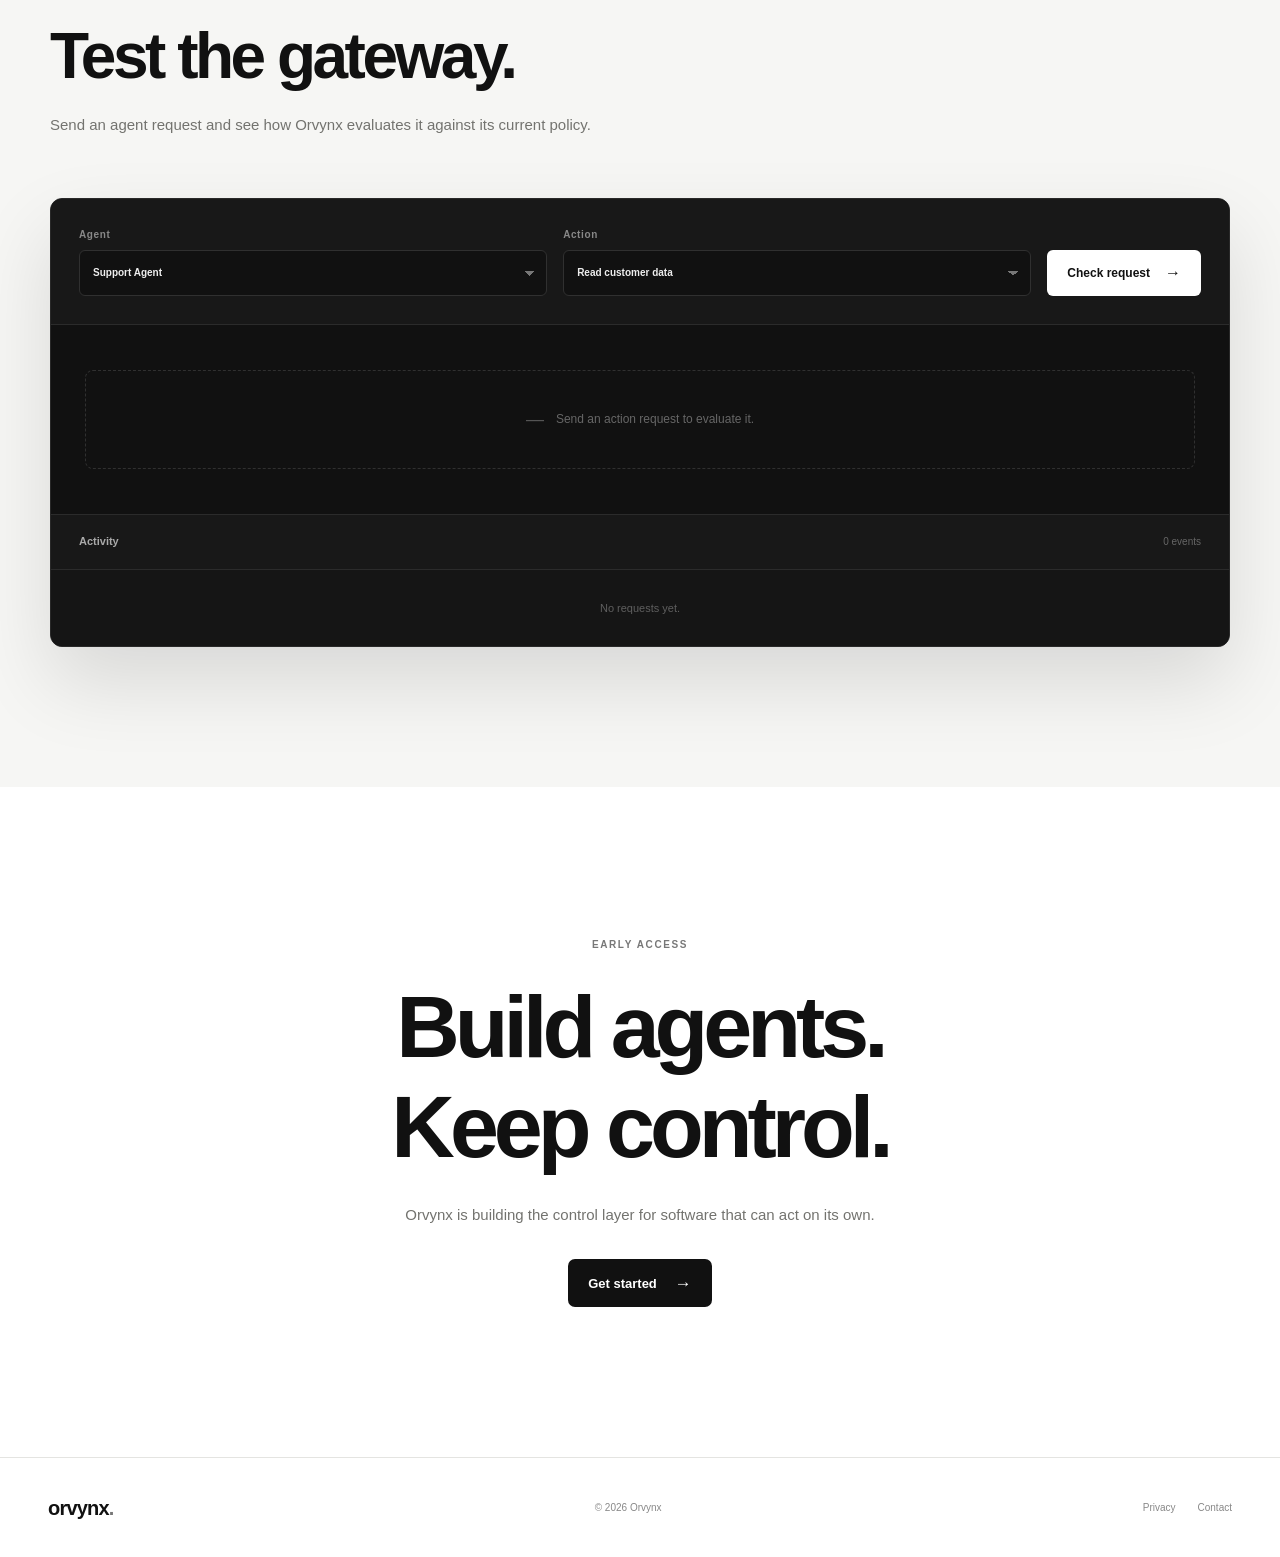
==== commit 64b6899a: "Refactor HTML structure and improve accessibility" ====
--- a/index.html
+++ b/index.html
@@ -2,12 +2,19 @@
 <head>
     <meta charset="UTF-8">
     <meta name="viewport" content="width=device-width, initial-scale=1.0"><title>Orvynx — Control for AI Agents</title>
-<meta name="description" content="Orvynx gives teams control, visibility, and security over AI agents.">
+
+<meta
+    name="description"
+    content="Orvynx gives teams control, visibility, and security over AI agents."
+>
 
 <link rel="stylesheet" href="style.css">
 
-</head><body><header class="nav">
-    <a href="#" class="logo">orvynx<span>.</span></a><nav class="nav-links">
+</head><body><header class="nav"><a href="index.html" class="logo">
+    orvynx<span>.</span>
+</a>
+
+<nav class="nav-links">
     <a href="#product">Product</a>
     <a href="#security">Security</a>
     <a href="#developers">Developers</a>
@@ -15,15 +22,26 @@
 </nav>
 
 <div class="nav-actions">
-    <a href="#gateway" class="nav-button">Try the gateway</a>
+
+    <a href="login.html" class="nav-login">
+        Log in
+    </a>
+
+    <a href="signup.html" class="nav-button">
+        Get started
+    </a>
+
 </div>
 
 </header><main><!-- HERO -->
+
 <section class="hero">
 
     <div class="hero-content">
 
-        <p class="eyebrow">AGENT INFRASTRUCTURE</p>
+        <p class="eyebrow">
+            AGENT INFRASTRUCTURE
+        </p>
 
         <h1>
             Give your agents
@@ -38,14 +56,16 @@
         </p>
 
         <div class="hero-actions">
-            <a href="#gateway" class="primary-button">
-                Try the gateway
+
+            <a href="signup.html" class="primary-button">
+                Get started
                 <span>→</span>
             </a>
 
             <a href="#product" class="secondary-button">
                 See how it works
             </a>
+
         </div>
 
     </div>
@@ -56,58 +76,104 @@
         <div class="gateway-window">
 
             <div class="window-header">
-                <div class="window-title">Agent activity</div>
+
+                <div class="window-title">
+                    Agent activity
+                </div>
 
                 <div class="live-status">
                     <span></span>
                     Live
                 </div>
+
             </div>
 
 
             <div class="activity-list">
 
                 <div class="activity-row">
-                    <div class="activity-icon neutral">↗</div>
+
+                    <div class="activity-icon neutral">
+                        ↗
+                    </div>
 
                     <div class="activity-info">
-                        <strong>Support Agent</strong>
-                        <span>Requested customer data</span>
+
+                        <strong>
+                            Support Agent
+                        </strong>
+
+                        <span>
+                            Requested customer data
+                        </span>
+
                     </div>
 
-                    <span class="status allowed">Allowed</span>
+                    <span class="status allowed">
+                        Allowed
+                    </span>
+
                 </div>
 
 
                 <div class="activity-row">
-                    <div class="activity-icon warning">!</div>
+
+                    <div class="activity-icon warning">
+                        !
+                    </div>
 
                     <div class="activity-info">
-                        <strong>Support Agent</strong>
-                        <span>Requested to send email</span>
+
+                        <strong>
+                            Support Agent
+                        </strong>
+
+                        <span>
+                            Requested to send email
+                        </span>
+
                     </div>
 
-                    <span class="status review">Review</span>
+                    <span class="status review">
+                        Review
+                    </span>
+
                 </div>
 
 
                 <div class="activity-row">
-                    <div class="activity-icon danger">×</div>
+
+                    <div class="activity-icon danger">
+                        ×
+                    </div>
 
                     <div class="activity-info">
-                        <strong>Research Agent</strong>
-                        <span>Requested file deletion</span>
+
+                        <strong>
+                            Research Agent
+                        </strong>
+
+                        <span>
+                            Requested file deletion
+                        </span>
+
                     </div>
 
-                    <span class="status blocked">Blocked</span>
+                    <span class="status blocked">
+                        Blocked
+                    </span>
+
                 </div>
 
             </div>
 
 
             <div class="gateway-footer">
+
                 Protected by Orvynx Gateway
+
                 <span class="footer-dot"></span>
+
             </div>
 
         </div>
@@ -118,24 +184,32 @@
 
 
 <!-- STATEMENT -->
+
 <section class="statement">
 
     <p>
         AI agents are becoming more capable.
         <br>
-        <strong>Someone needs to stay in control.</strong>
+
+        <strong>
+            Someone needs to stay in control.
+        </strong>
     </p>
 
 </section>
 
 
 <!-- PRODUCT -->
+
 <section class="product-section" id="product">
 
     <div class="section-label">
+
         <span>01</span>
         PRODUCT
-    </div>
+
+    </div>
+
 
     <div class="section-heading">
 
@@ -155,13 +229,19 @@
     <div class="flow">
 
         <div class="flow-item">
-            <span class="flow-number">01</span>
-
-            <h3>Request</h3>
+
+            <span class="flow-number">
+                01
+            </span>
+
+            <h3>
+                Request
+            </h3>
 
             <p>
                 An agent requests access to perform an action.
             </p>
+
         </div>
 
 
@@ -169,13 +249,19 @@
 
 
         <div class="flow-item">
-            <span class="flow-number">02</span>
-
-            <h3>Evaluate</h3>
+
+            <span class="flow-number">
+                02
+            </span>
+
+            <h3>
+                Evaluate
+            </h3>
 
             <p>
                 Orvynx checks permissions and policies.
             </p>
+
         </div>
 
 
@@ -183,74 +269,99 @@
 
 
         <div class="flow-item">
-            <span class="flow-number">03</span>
-
-            <h3>Act</h3>
+
+            <span class="flow-number">
+                03
+            </span>
+
+            <h3>
+                Act
+            </h3>
 
             <p>
                 The action is allowed, blocked, or sent for review.
             </p>
-        </div>
-
-    </div>
-
-</section>
-
-
-<!-- FEATURES -->
+
+        </div>
+
+    </div>
+
+</section>
+
+
+<!-- SECURITY -->
+
 <section class="features" id="security">
 
     <div class="feature-card">
-        <h3>Explicit permissions.</h3>
+
+        <h3>
+            Explicit permissions.
+        </h3>
 
         <p>
             Define exactly what each agent can access and which
             actions require human approval.
         </p>
+
     </div>
 
 
     <div class="feature-card">
-        <h3>Complete visibility.</h3>
+
+        <h3>
+            Complete visibility.
+        </h3>
 
         <p>
             See what your agents are doing, why they're doing it,
             and what happens next.
         </p>
+
     </div>
 
 
     <div class="feature-card">
-        <h3>Human when needed.</h3>
+
+        <h3>
+            Human when needed.
+        </h3>
 
         <p>
             Automatically escalate sensitive actions instead of
             giving agents unrestricted access.
         </p>
+
     </div>
 
 </section>
 
 
 <!-- DEVELOPERS -->
+
 <section class="developers" id="developers">
 
     <div class="developer-copy">
 
         <div class="section-label">
+
             <span>02</span>
             DEVELOPERS
-        </div>
+
+        </div>
+
 
         <h2>
             Built to fit
             into your stack.
         </h2>
 
+
         <p>
             Connect your existing agents without rebuilding
             everything around a new platform.
         </p>
+
 
         <a href="#gateway" class="text-link">
             Try the gateway →
@@ -279,23 +390,30 @@
 
 
 <!-- GATEWAY -->
+
 <section class="gateway-demo" id="gateway">
 
     <div class="section-label">
+
         <span>03</span>
         GATEWAY
+
     </div>
 
 
     <div class="gateway-demo-header">
 
         <div>
-            <h2>Test the gateway.</h2>
+
+            <h2>
+                Test the gateway.
+            </h2>
 
             <p>
                 Send an agent request and see how Orvynx
                 evaluates it against its current policy.
             </p>
+
         </div>
 
     </div>
@@ -306,20 +424,34 @@
         <div class="console-controls">
 
             <label>
+
                 Agent
 
                 <select id="agentSelect">
-                    <option value="support">Support Agent</option>
-                    <option value="research">Research Agent</option>
-                    <option value="sales">Sales Agent</option>
+
+                    <option value="support">
+                        Support Agent
+                    </option>
+
+                    <option value="research">
+                        Research Agent
+                    </option>
+
+                    <option value="sales">
+                        Sales Agent
+                    </option>
+
                 </select>
+
             </label>
 
 
             <label>
+
                 Action
 
                 <select id="actionSelect">
+
                     <option value="read_customer">
                         Read customer data
                     </option>
@@ -335,26 +467,40 @@
                     <option value="export_data">
                         Export customer data
                     </option>
+
                 </select>
+
             </label>
 
 
             <button id="checkRequest">
+
                 Check request
-                <span>→</span>
+
+                <span>
+                    →
+                </span>
+
             </button>
 
         </div>
 
 
-        <div class="console-result" id="consoleResult">
+        <div
+            class="console-result"
+            id="consoleResult"
+        >
 
             <div class="result-placeholder">
-                <span>—</span>
+
+                <span>
+                    —
+                </span>
 
                 <p>
                     Send an action request to evaluate it.
                 </p>
+
             </div>
 
         </div>
@@ -363,14 +509,24 @@
         <div class="console-log">
 
             <div class="console-log-header">
-                <span>Activity</span>
-                <span id="eventCount">0 events</span>
+
+                <span>
+                    Activity
+                </span>
+
+                <span id="eventCount">
+                    0 events
+                </span>
+
             </div>
 
+
             <div id="activityLog">
+
                 <div class="empty-log">
                     No requests yet.
                 </div>
+
             </div>
 
         </div>
@@ -381,9 +537,13 @@
 
 
 <!-- CTA -->
+
 <section class="cta">
 
-    <p class="eyebrow">EARLY ACCESS</p>
+    <p class="eyebrow">
+        EARLY ACCESS
+    </p>
+
 
     <h2>
         Build agents.
@@ -391,25 +551,45 @@
         Keep control.
     </h2>
 
+
     <p>
         Orvynx is building the control layer for software
         that can act on its own.
     </p>
 
-    <a href="#gateway" class="primary-button">
-        Try the gateway
-        <span>→</span>
+
+    <a href="signup.html" class="primary-button">
+
+        Get started
+
+        <span>
+            →
+        </span>
+
     </a>
 
 </section>
 
-</main><footer><a href="#" class="logo">orvynx<span>.</span></a>
-
-<p>© 2026 Orvynx</p>
+</main><!-- FOOTER --><footer><a href="index.html" class="logo">
+    orvynx<span>.</span>
+</a>
+
+
+<p>
+    © 2026 Orvynx
+</p>
+
 
 <div class="footer-links">
-    <a href="#">Privacy</a>
-    <a href="#">Contact</a>
+
+    <a href="#">
+        Privacy
+    </a>
+
+    <a href="#">
+        Contact
+    </a>
+
 </div>
 
 </footer><script src="main.js"></script></body>
--- a/style.css
+++ b/style.css
@@ -1,760 +1,1908 @@
 /* =========================================================
-   ORVYNX
-   Clean infrastructure landing page
+ORVYNX — STYLE.CSS
+========================================================= */
+
+:root {
+--bg: #ffffff;
+--soft: #f6f6f4;
+--text: #111111;
+--muted: #73736f;
+--border: #e4e4e1;
+
+--dark: #111111;
+--dark-2: #181818;
+--dark-border: #2b2b2b;
+
+--green: #35c47a;
+--orange: #e2a33b;
+--red: #e05b5b;
+
+--max-width: 1180px;
+
+}
+
+* {
+  margin: 0;
+  padding: 0;
+  box-sizing: border-box;
+  }
+
+html {
+scroll-behavior: smooth;
+}
+
+body {
+background: var(--bg);
+color: var(--text);
+
+font-family:
+    Inter,
+    -apple-system,
+    BlinkMacSystemFont,
+    "Segoe UI",
+    sans-serif;
+
+line-height: 1.5;
+-webkit-font-smoothing: antialiased;
+
+}
+
+a {
+color: inherit;
+text-decoration: none;
+}
+
+button,
+select {
+font: inherit;
+}
+
+/* =========================================================
+NAV
+========================================================= */
+
+.nav {
+position: sticky;
+top: 0;
+z-index: 100;
+
+width: 100%;
+height: 72px;
+
+padding: 0 48px;
+
+display: flex;
+align-items: center;
+
+background: rgba(255, 255, 255, 0.94);
+
+border-bottom: 1px solid transparent;
+
+backdrop-filter: blur(14px);
+
+transition:
+    box-shadow 0.2s ease,
+    border-color 0.2s ease;
+
+}
+
+.nav.scrolled {
+border-color: var(--border);
+box-shadow: 0 8px 30px rgba(0, 0, 0, 0.04);
+}
+
+.logo {
+font-size: 20px;
+font-weight: 700;
+letter-spacing: -0.8px;
+}
+
+.logo span {
+color: #777;
+}
+
+.nav-links {
+display: flex;
+align-items: center;
+gap: 30px;
+
+margin-left: auto;
+margin-right: 30px;
+
+}
+
+.nav-links a {
+color: #686865;
+font-size: 13px;
+
+transition: color 0.2s ease;
+
+}
+
+.nav-links a:hover {
+color: #111;
+}
+
+.nav-actions {
+display: flex;
+align-items: center;
+}
+
+.nav-button {
+min-height: 40px;
+
+padding: 0 18px;
+
+display: inline-flex;
+align-items: center;
+justify-content: center;
+
+background: #111;
+color: #fff;
+
+border-radius: 7px;
+
+font-size: 12px;
+font-weight: 600;
+
+transition:
+    transform 0.2s ease,
+    background 0.2s ease;
+
+}
+
+.nav-button:hover {
+background: #292929;
+transform: translateY(-1px);
+}
+
+/* =========================================================
+SHARED
+========================================================= */
+
+.eyebrow,
+.section-label {
+color: #777;
+
+font-size: 10px;
+font-weight: 700;
+
+letter-spacing: 1.6px;
+
+}
+
+.section-label {
+display: flex;
+align-items: center;
+gap: 11px;
+}
+
+.section-label span {
+color: #aaa;
+}
+
+.primary-button {
+min-height: 48px;
+
+padding: 0 20px;
+
+display: inline-flex;
+align-items: center;
+justify-content: center;
+gap: 18px;
+
+background: #111;
+color: #fff;
+
+border-radius: 7px;
+
+font-size: 13px;
+font-weight: 600;
+
+transition:
+    background 0.2s ease,
+    transform 0.2s ease;
+
+}
+
+.primary-button:hover {
+background: #292929;
+transform: translateY(-1px);
+}
+
+.primary-button span {
+font-size: 17px;
+line-height: 1;
+}
+
+.secondary-button {
+min-height: 48px;
+
+display: inline-flex;
+align-items: center;
+
+color: #666;
+
+font-size: 13px;
+font-weight: 600;
+
+}
+
+.secondary-button:hover {
+color: #111;
+}
+
+.text-link {
+display: inline-block;
+
+margin-top: 28px;
+
+font-size: 13px;
+font-weight: 600;
+
+}
+
+.text-link:hover {
+text-decoration: underline;
+}
+
+/* =========================================================
+HERO
+========================================================= */
+
+.hero {
+max-width: var(--max-width);
+
+min-height: 720px;
+
+margin: 0 auto;
+padding: 110px 40px 100px;
+
+display: grid;
+grid-template-columns: 0.95fr 1.05fr;
+
+align-items: center;
+
+gap: 80px;
+
+}
+
+.hero-content {
+max-width: 580px;
+}
+
+.hero h1 {
+margin-top: 22px;
+
+font-size: clamp(56px, 7vw, 92px);
+
+/*
+ * Important:
+ * More breathing room prevents descenders
+ * from touching the next line.
+ */
+line-height: 1.03;
+
+letter-spacing: -5px;
+font-weight: 600;
+
+}
+
+.hero-description {
+max-width: 500px;
+
+margin-top: 30px;
+
+color: var(--muted);
+
+font-size: 16px;
+line-height: 1.65;
+
+}
+
+.hero-actions {
+display: flex;
+align-items: center;
+gap: 28px;
+
+margin-top: 36px;
+
+}
+
+/* =========================================================
+HERO WINDOW
+========================================================= */
+
+.hero-visual {
+width: 100%;
+}
+
+.gateway-window {
+width: 100%;
+
+overflow: hidden;
+
+background: #f8f8f7;
+
+border: 1px solid #dededb;
+border-radius: 12px;
+
+box-shadow:
+    0 30px 70px rgba(0, 0, 0, 0.07),
+    0 5px 20px rgba(0, 0, 0, 0.03);
+
+}
+
+.window-header {
+min-height: 58px;
+
+padding: 0 20px;
+
+display: flex;
+align-items: center;
+justify-content: space-between;
+
+background: #fff;
+
+border-bottom: 1px solid var(--border);
+
+}
+
+.window-title {
+font-size: 13px;
+font-weight: 600;
+}
+
+.live-status {
+display: flex;
+align-items: center;
+gap: 7px;
+
+color: #777;
+
+font-size: 10px;
+
+}
+
+.live-status span {
+width: 7px;
+height: 7px;
+
+border-radius: 50%;
+
+background: var(--green);
+
+}
+
+.activity-list {
+padding: 6px 0;
+}
+
+.activity-row {
+min-height: 88px;
+
+padding: 15px 20px;
+
+display: flex;
+align-items: center;
+gap: 14px;
+
+border-bottom: 1px solid #e9e9e6;
+
+}
+
+.activity-icon {
+width: 34px;
+height: 34px;
+
+flex: 0 0 34px;
+
+display: flex;
+align-items: center;
+justify-content: center;
+
+border-radius: 8px;
+
+font-size: 15px;
+font-weight: 700;
+
+}
+
+.activity-icon.neutral {
+background: #ededeb;
+color: #555;
+}
+
+.activity-icon.warning {
+background: #f4ead9;
+color: var(--orange);
+}
+
+.activity-icon.danger {
+background: #f3dddd;
+color: var(--red);
+}
+
+.activity-info {
+min-width: 0;
+flex: 1;
+
+display: flex;
+flex-direction: column;
+gap: 3px;
+
+}
+
+.activity-info strong {
+font-size: 12px;
+}
+
+.activity-info span {
+overflow: hidden;
+
+color: #888;
+
+font-size: 10px;
+
+white-space: nowrap;
+text-overflow: ellipsis;
+
+}
+
+.status {
+font-size: 10px;
+font-weight: 700;
+}
+
+.status.allowed {
+color: var(--green);
+}
+
+.status.review {
+color: var(--orange);
+}
+
+.status.blocked {
+color: var(--red);
+}
+
+.gateway-footer {
+min-height: 48px;
+
+padding: 0 20px;
+
+display: flex;
+align-items: center;
+gap: 8px;
+
+background: #fff;
+
+color: #999;
+
+font-size: 9px;
+
+}
+
+.footer-dot {
+width: 4px;
+height: 4px;
+
+border-radius: 50%;
+
+background: #bbb;
+
+}
+
+/* =========================================================
+STATEMENT
+========================================================= */
+
+.statement {
+padding: 145px 40px;
+
+text-align: center;
+
+background: var(--soft);
+
+}
+
+.statement p {
+max-width: 850px;
+
+margin: 0 auto;
+
+color: #858581;
+
+font-size: clamp(28px, 4vw, 48px);
+
+line-height: 1.25;
+
+letter-spacing: -2px;
+
+}
+
+.statement strong {
+color: #111;
+font-weight: 600;
+}
+
+/* =========================================================
+PRODUCT
+========================================================= */
+
+.product-section {
+max-width: var(--max-width);
+
+margin: 0 auto;
+
+padding: 140px 40px;
+
+}
+
+.section-heading {
+max-width: 850px;
+
+margin-top: 55px;
+
+}
+
+.section-heading h2 {
+font-size: clamp(42px, 5vw, 68px);
+
+line-height: 1.08;
+
+letter-spacing: -3.5px;
+font-weight: 600;
+
+}
+
+.section-heading p {
+max-width: 550px;
+
+margin-top: 25px;
+
+color: var(--muted);
+
+font-size: 15px;
+line-height: 1.65;
+
+}
+
+/* =========================================================
+FLOW
+========================================================= */
+
+.flow {
+margin-top: 100px;
+
+display: grid;
+grid-template-columns: 1fr 60px 1fr 60px 1fr;
+
+align-items: start;
+
+}
+
+.flow-item {
+min-height: 190px;
+}
+
+.flow-number {
+color: #aaa;
+
+font-size: 10px;
+font-weight: 700;
+
+letter-spacing: 1px;
+
+}
+
+.flow-item h3 {
+margin-top: 20px;
+
+font-size: 19px;
+letter-spacing: -0.5px;
+
+}
+
+.flow-item p {
+max-width: 250px;
+
+margin-top: 12px;
+
+color: var(--muted);
+
+font-size: 13px;
+line-height: 1.65;
+
+}
+
+.flow-line {
+height: 1px;
+
+margin-top: 8px;
+
+background: #ddd;
+
+}
+
+/* =========================================================
+FEATURES
+========================================================= */
+
+.features {
+max-width: var(--max-width);
+
+margin: 0 auto;
+
+padding: 0 40px 140px;
+
+display: grid;
+grid-template-columns: repeat(3, 1fr);
+gap: 1px;
+
+background: var(--border);
+
+}
+
+.feature-card {
+min-height: 250px;
+
+padding: 40px;
+
+background: #fff;
+
+}
+
+.feature-card h3 {
+font-size: 19px;
+letter-spacing: -0.5px;
+}
+
+.feature-card p {
+max-width: 300px;
+
+margin-top: 18px;
+
+color: var(--muted);
+
+font-size: 13px;
+line-height: 1.7;
+
+}
+
+/* =========================================================
+DEVELOPERS
+========================================================= */
+
+.developers {
+max-width: var(--max-width);
+
+margin: 0 auto;
+
+padding: 140px 40px;
+
+display: grid;
+grid-template-columns: 0.85fr 1.15fr;
+
+align-items: center;
+
+gap: 100px;
+
+}
+
+.developer-copy h2 {
+max-width: 550px;
+
+margin-top: 45px;
+
+font-size: clamp(42px, 5vw, 64px);
+
+line-height: 1.08;
+
+letter-spacing: -3px;
+font-weight: 600;
+
+}
+
+.developer-copy > p {
+max-width: 470px;
+
+margin-top: 25px;
+
+color: var(--muted);
+
+font-size: 15px;
+line-height: 1.65;
+
+}
+
+/* =========================================================
+CODE WINDOW
+========================================================= */
+
+.code-window {
+overflow: hidden;
+
+background: #151515;
+
+border: 1px solid #292929;
+border-radius: 10px;
+
+box-shadow:
+    0 25px 60px rgba(0, 0, 0, 0.08);
+
+}
+
+.code-header {
+padding: 15px 20px;
+
+background: #111;
+
+border-bottom: 1px solid #292929;
+
+color: #777;
+
+font-family: monospace;
+font-size: 10px;
+
+}
+
+.code-window pre {
+padding: 30px;
+
+overflow-x: auto;
+
+color: #d2d2d2;
+
+font-family:
+    "SFMono-Regular",
+    Consolas,
+    "Liberation Mono",
+    monospace;
+
+font-size: 12px;
+line-height: 1.8;
+
+}
+
+.code-keyword {
+color: #ddd;
+}
+
+.code-string {
+color: #aaa;
+}
+
+/* =========================================================
+GATEWAY DEMO
+========================================================= */
+
+.gateway-demo {
+padding: 140px 40px;
+
+background: var(--soft);
+
+}
+
+.gateway-demo > .section-label,
+.gateway-demo-header,
+.gateway-console {
+max-width: var(--max-width);
+
+margin-left: auto;
+margin-right: auto;
+
+}
+
+.gateway-demo-header {
+margin-top: 45px;
+}
+
+.gateway-demo-header h2 {
+font-size: clamp(44px, 5vw, 68px);
+
+line-height: 1.08;
+
+letter-spacing: -3.5px;
+font-weight: 600;
+
+}
+
+.gateway-demo-header p {
+max-width: 560px;
+
+margin-top: 22px;
+
+color: var(--muted);
+
+font-size: 15px;
+line-height: 1.65;
+
+}
+
+/* =========================================================
+DARK GATEWAY CONSOLE
+========================================================= */
+
+.gateway-console {
+margin-top: 60px;
+
+overflow: hidden;
+
+background: var(--dark);
+
+border: 1px solid #292929;
+border-radius: 12px;
+
+box-shadow:
+    0 35px 80px rgba(0, 0, 0, 0.12);
+
+}
+
+/* CONTROLS */
+
+.console-controls {
+padding: 28px;
+
+display: grid;
+grid-template-columns: 1fr 1fr auto;
+
+align-items: end;
+
+gap: 16px;
+
+background: var(--dark-2);
+
+border-bottom: 1px solid var(--dark-border);
+
+}
+
+.console-controls label {
+display: flex;
+flex-direction: column;
+gap: 8px;
+
+color: #888;
+
+font-size: 10px;
+font-weight: 700;
+
+letter-spacing: 0.6px;
+
+}
+
+.console-controls select {
+width: 100%;
+height: 46px;
+
+padding: 0 38px 0 13px;
+
+appearance: none;
+-webkit-appearance: none;
+
+color: #eee;
+
+background-color: #111;
+
+background-image:
+    linear-gradient(45deg, transparent 50%, #777 50%),
+    linear-gradient(135deg, #777 50%, transparent 50%);
+
+background-position:
+    calc(100% - 17px) 20px,
+    calc(100% - 12px) 20px;
+
+background-size:
+    5px 5px,
+    5px 5px;
+
+background-repeat: no-repeat;
+
+border: 1px solid #303030;
+border-radius: 6px;
+
+outline: none;
+
+cursor: pointer;
+
+transition: border-color 0.2s ease;
+
+}
+
+.console-controls select:hover,
+.console-controls select:focus {
+border-color: #505050;
+}
+
+.console-controls select option {
+background: #111;
+color: #eee;
+}
+
+.console-controls button {
+height: 46px;
+
+padding: 0 20px;
+
+display: inline-flex;
+align-items: center;
+justify-content: center;
+gap: 15px;
+
+background: #fff;
+color: #111;
+
+border: 0;
+border-radius: 6px;
+
+font-size: 12px;
+font-weight: 700;
+
+cursor: pointer;
+
+transition:
+    transform 0.2s ease,
+    background 0.2s ease;
+
+}
+
+.console-controls button:hover {
+background: #e9e9e9;
+transform: translateY(-1px);
+}
+
+.console-controls button span {
+font-size: 16px;
+line-height: 1;
+}
+
+/* RESULT */
+
+.console-result {
+min-height: 190px;
+
+padding: 34px;
+
+display: flex;
+align-items: center;
+
+background: #111;
+
+border-bottom: 1px solid var(--dark-border);
+
+}
+
+.result-placeholder {
+width: 100%;
+
+padding: 35px;
+
+display: flex;
+align-items: center;
+justify-content: center;
+gap: 12px;
+
+color: #666;
+
+border: 1px dashed #303030;
+border-radius: 8px;
+
+font-size: 12px;
+
+}
+
+.result-placeholder > span {
+color: #555;
+
+font-size: 18px;
+
+}
+
+.result-content {
+width: 100%;
+
+padding: 24px;
+
+display: flex;
+align-items: center;
+gap: 18px;
+
+background: #181818;
+
+border: 1px solid #292929;
+border-radius: 8px;
+
+}
+
+.result-icon {
+width: 48px;
+height: 48px;
+
+flex: 0 0 48px;
+
+display: flex;
+align-items: center;
+justify-content: center;
+
+border-radius: 9px;
+
+font-size: 21px;
+font-weight: 700;
+
+}
+
+.result-details {
+min-width: 0;
+}
+
+.result-status {
+margin-bottom: 5px;
+
+font-size: 10px;
+font-weight: 800;
+
+letter-spacing: 1.2px;
+
+}
+
+.result-details strong {
+color: #f0f0f0;
+
+font-size: 14px;
+
+}
+
+.result-details p {
+margin-top: 6px;
+
+color: #888;
+
+font-size: 11px;
+
+}
+
+.result-allowed .result-icon {
+background: rgba(53, 196, 122, 0.12);
+color: var(--green);
+}
+
+.result-allowed .result-status {
+color: var(--green);
+}
+
+.result-review .result-icon {
+background: rgba(226, 163, 59, 0.12);
+color: var(--orange);
+}
+
+.result-review .result-status {
+color: var(--orange);
+}
+
+.result-blocked .result-icon {
+background: rgba(224, 91, 91, 0.12);
+color: var(--red);
+}
+
+.result-blocked .result-status {
+color: var(--red);
+}
+
+/* ACTIVITY */
+
+.console-log {
+background: #151515;
+}
+
+.console-log-header {
+min-height: 55px;
+
+padding: 0 28px;
+
+display: flex;
+align-items: center;
+justify-content: space-between;
+
+background: #181818;
+
+border-bottom: 1px solid var(--dark-border);
+
+color: #aaa;
+
+font-size: 11px;
+font-weight: 600;
+
+}
+
+.console-log-header span:last-child {
+color: #666;
+
+font-size: 10px;
+font-weight: 500;
+
+}
+
+#activityLog {
+min-height: 72px;
+}
+
+.empty-log {
+padding: 30px;
+
+color: #5f5f5f;
+
+text-align: center;
+
+font-size: 11px;
+
+}
+
+.log-row {
+min-height: 66px;
+
+padding: 12px 28px;
+
+display: flex;
+align-items: center;
+gap: 13px;
+
+border-bottom: 1px solid #242424;
+
+}
+
+.log-row:last-child {
+border-bottom: 0;
+}
+
+.log-indicator {
+width: 6px;
+height: 6px;
+
+flex: 0 0 6px;
+
+border-radius: 50%;
+
+}
+
+.log-indicator.allowed {
+background: var(--green);
+}
+
+.log-indicator.review {
+background: var(--orange);
+}
+
+.log-indicator.blocked {
+background: var(--red);
+}
+
+.log-info {
+min-width: 0;
+flex: 1;
+
+display: flex;
+flex-direction: column;
+gap: 2px;
+
+}
+
+.log-info strong {
+color: #ddd;
+
+font-size: 11px;
+
+}
+
+.log-info span {
+overflow: hidden;
+
+color: #666;
+
+font-size: 10px;
+
+white-space: nowrap;
+text-overflow: ellipsis;
+
+}
+
+.log-status {
+font-size: 9px;
+font-weight: 700;
+}
+
+.log-status.allowed {
+color: var(--green);
+}
+
+.log-status.review {
+color: var(--orange);
+}
+
+.log-status.blocked {
+color: var(--red);
+}
+
+/* =========================================================
+CTA
+========================================================= */
+
+.cta {
+padding: 150px 40px;
+
+text-align: center;
+
+}
+
+.cta h2 {
+max-width: 900px;
+
+margin: 25px auto 0;
+
+/*
+ * FIX:
+ * Prevents "agents" → "Keep" and
+ * "Keep" → "control" from colliding.
+ */
+line-height: 1.14;
+
+font-size: clamp(50px, 7vw, 88px);
+
+letter-spacing: -5px;
+
+font-weight: 600;
+
+}
+
+.cta > p:not(.eyebrow) {
+max-width: 550px;
+
+margin: 25px auto 32px;
+
+color: var(--muted);
+
+font-size: 15px;
+line-height: 1.65;
+
+}
+
+/* =========================================================
+FOOTER
+========================================================= */
+
+footer {
+min-height: 100px;
+
+padding: 30px 48px;
+
+display: flex;
+align-items: center;
+justify-content: space-between;
+
+border-top: 1px solid var(--border);
+
+color: #888;
+
+font-size: 10px;
+
+}
+
+footer .logo {
+color: #111;
+}
+
+.footer-links {
+display: flex;
+gap: 22px;
+}
+
+.footer-links a:hover {
+color: #111;
+}
+
+/* =========================================================
+REVEAL
+========================================================= */
+
+.statement,
+.product-section,
+.features,
+.developers,
+.gateway-demo,
+.cta {
+opacity: 0;
+transform: translateY(12px);
+
+transition:
+    opacity 0.5s ease,
+    transform 0.5s ease;
+
+}
+
+.statement.visible,
+.product-section.visible,
+.features.visible,
+.developers.visible,
+.gateway-demo.visible,
+.cta.visible {
+opacity: 1;
+transform: translateY(0);
+}
+
+/* =========================================================
+TABLET
+========================================================= */
+
+@media (max-width: 900px) {
+
+.nav {
+    padding: 0 28px;
+}
+
+.nav-links {
+    gap: 18px;
+    margin-right: 20px;
+}
+
+.hero {
+    grid-template-columns: 1fr;
+
+    padding-top: 90px;
+
+    gap: 70px;
+}
+
+.hero-content {
+    max-width: 700px;
+}
+
+.developers {
+    grid-template-columns: 1fr;
+
+    gap: 60px;
+}
+
+.features {
+    grid-template-columns: 1fr;
+}
+
+.feature-card {
+    min-height: auto;
+}
+
+.flow {
+    grid-template-columns: 1fr;
+
+    gap: 35px;
+}
+
+.flow-line {
+    width: 100%;
+
+    margin-top: -15px;
+}
+
+.flow-item {
+    min-height: auto;
+}
+
+.flow-item p {
+    max-width: 500px;
+}
+
+.console-controls {
+    grid-template-columns: 1fr 1fr;
+}
+
+.console-controls button {
+    grid-column: 1 / -1;
+}
+
+}
+
+/* =========================================================
+MOBILE
+========================================================= */
+
+@media (max-width: 700px) {
+
+.nav {
+    height: 64px;
+
+    padding: 0 20px;
+}
+
+.nav-links {
+    display: none;
+}
+
+.nav-button {
+    min-height: 38px;
+
+    padding: 0 13px;
+
+    font-size: 10px;
+}
+
+.hero {
+    min-height: auto;
+
+    padding: 75px 24px 80px;
+
+    gap: 55px;
+}
+
+.hero h1 {
+    font-size: clamp(48px, 15vw, 72px);
+
+    line-height: 1.04;
+
+    letter-spacing: -3.5px;
+}
+
+.hero-description {
+    font-size: 14px;
+}
+
+.hero-actions {
+    align-items: flex-start;
+    flex-direction: column;
+
+    gap: 16px;
+}
+
+.primary-button {
+    width: 100%;
+}
+
+.activity-row {
+    min-height: 78px;
+
+    padding: 12px 14px;
+
+    gap: 10px;
+}
+
+.activity-info span {
+    max-width: 130px;
+}
+
+.status {
+    font-size: 9px;
+}
+
+.statement {
+    padding: 80px 24px;
+}
+
+.statement p {
+    font-size: 30px;
+
+    letter-spacing: -1.5px;
+}
+
+.product-section {
+    padding: 80px 24px;
+}
+
+.section-heading {
+    margin-top: 38px;
+}
+
+.section-heading h2 {
+    font-size: 42px;
+
+    letter-spacing: -2.5px;
+}
+
+.flow {
+    margin-top: 65px;
+}
+
+.features {
+    padding: 0 24px 80px;
+}
+
+.feature-card {
+    padding: 30px;
+}
+
+.developers {
+    padding: 80px 24px;
+
+    gap: 50px;
+}
+
+.developer-copy h2 {
+    margin-top: 38px;
+
+    font-size: 42px;
+
+    letter-spacing: -2.5px;
+}
+
+.code-window pre {
+    padding: 22px;
+
+    font-size: 10px;
+}
+
+.gateway-demo {
+    padding: 80px 24px;
+}
+
+.gateway-demo-header {
+    margin-top: 38px;
+}
+
+.gateway-demo-header h2 {
+    font-size: 44px;
+
+    letter-spacing: -2.5px;
+}
+
+.gateway-console {
+    margin-top: 45px;
+
+    border-radius: 9px;
+}
+
+.console-controls {
+    padding: 20px;
+
+    grid-template-columns: 1fr;
+}
+
+.console-controls button {
+    grid-column: auto;
+
+    width: 100%;
+}
+
+.console-result {
+    min-height: 155px;
+
+    padding: 20px;
+}
+
+.result-content {
+    padding: 18px;
+
+    align-items: flex-start;
+}
+
+.result-icon {
+    width: 42px;
+    height: 42px;
+
+    flex-basis: 42px;
+}
+
+.result-details strong {
+    font-size: 12px;
+}
+
+.result-details p {
+    font-size: 10px;
+}
+
+.console-log-header {
+    padding: 0 20px;
+}
+
+.log-row {
+    padding: 12px 20px;
+}
+
+.cta {
+    padding: 85px 24px;
+}
+
+.cta h2 {
+    font-size: 50px;
+
+    line-height: 1.14;
+
+    letter-spacing: -3px;
+}
+
+footer {
+    padding: 28px 24px;
+
+    flex-wrap: wrap;
+
+    gap: 20px;
+}
+
+}
+/* =========================================================
+   AUTH PAGES
    ========================================================= */
 
-
-/* Reset */
-
-* {
-    margin: 0;
-    padding: 0;
-    box-sizing: border-box;
-}
-
-html {
-    scroll-behavior: smooth;
-}
-
-body {
-    background: #ffffff;
-    color: #111111;
-    font-family: Arial, Helvetica, sans-serif;
-    -webkit-font-smoothing: antialiased;
-}
-
-a {
-    color: inherit;
-    text-decoration: none;
-}
-
-
-/* Variables */
-
-:root {
-    --black: #111111;
-    --dark: #202020;
-    --gray: #686868;
-    --light-gray: #f5f5f3;
-    --border: #e5e5e2;
-    --green: #1f8a5b;
-    --orange: #d97706;
-    --red: #c2413b;
-}
-
-
-/* Navigation */
-
-.nav {
+.auth-page {
+    min-height: 100vh;
+
+    display: flex;
+    align-items: center;
+    justify-content: center;
+
+    background: #f7f7f5;
+}
+
+.auth-container {
     width: 100%;
-    height: 72px;
+    max-width: 430px;
+
+    padding: 50px 24px;
+}
+
+.auth-logo {
+    display: block;
+
+    width: fit-content;
+
+    margin: 0 auto 34px;
+
+    color: #111;
+
+    font-size: 21px;
+    font-weight: 700;
+    letter-spacing: -0.9px;
+}
+
+.auth-logo span {
+    color: #777;
+}
+
+.auth-card {
+    width: 100%;
+
+    padding: 38px;
+
+    background: #fff;
+
+    border: 1px solid #e1e1de;
+    border-radius: 12px;
+
+    box-shadow:
+        0 20px 60px rgba(0, 0, 0, 0.06);
+}
+
+.auth-header {
+    margin-bottom: 30px;
+}
+
+.auth-header h1 {
+    margin-top: 12px;
+
+    font-size: 40px;
+    line-height: 1.12;
+
+    letter-spacing: -2px;
+    font-weight: 600;
+}
+
+.auth-header > p:last-child {
+    margin-top: 10px;
+
+    color: #777;
+
+    font-size: 13px;
+}
+
+.auth-form {
+    display: flex;
+    flex-direction: column;
+    gap: 18px;
+}
+
+.auth-form label {
+    display: flex;
+    flex-direction: column;
+    gap: 8px;
+
+    color: #555;
+
+    font-size: 11px;
+    font-weight: 600;
+}
+
+.auth-form input {
+    width: 100%;
+    height: 46px;
+
+    padding: 0 13px;
+
+    color: #111;
+
+    background: #fff;
+
+    border: 1px solid #dcdcd8;
+    border-radius: 6px;
+
+    outline: none;
+
+    font-size: 13px;
+
+    transition:
+        border-color 0.2s ease,
+        box-shadow 0.2s ease;
+}
+
+.auth-form input::placeholder {
+    color: #aaa;
+}
+
+.auth-form input:hover {
+    border-color: #c5c5c1;
+}
+
+.auth-form input:focus {
+    border-color: #111;
+
+    box-shadow:
+        0 0 0 3px rgba(0, 0, 0, 0.06);
+}
+
+.auth-options {
+    margin-top: -5px;
+
+    display: flex;
+    justify-content: space-between;
+
+    font-size: 10px;
+}
+
+.auth-options a {
+    color: #777;
+}
+
+.auth-options a:hover {
+    color: #111;
+}
+
+.auth-submit {
+    width: 100%;
+    height: 48px;
+
+    margin-top: 4px;
+
+    padding: 0 17px;
 
     display: flex;
     align-items: center;
     justify-content: space-between;
 
-    padding: 0 5%;
-
-    border-bottom: 1px solid var(--border);
-}
-
-.logo {
-    font-size: 22px;
-    font-weight: 700;
-    letter-spacing: -1px;
-}
-
-.logo span {
+    color: #fff;
+    background: #111;
+
+    border: 0;
+    border-radius: 6px;
+
+    font-size: 12px;
+    font-weight: 600;
+
+    cursor: pointer;
+
+    transition:
+        background 0.2s ease,
+        transform 0.2s ease;
+}
+
+.auth-submit:hover {
+    background: #292929;
+    transform: translateY(-1px);
+}
+
+.auth-submit:active {
+    transform: translateY(0);
+}
+
+.auth-submit:disabled {
+    opacity: 0.55;
+    cursor: not-allowed;
+    transform: none;
+}
+
+.auth-message {
+    min-height: 18px;
+
+    margin-top: -2px;
+
     color: #777;
-}
-
-.nav-links {
-    display: flex;
-    align-items: center;
-    gap: 32px;
-}
-
-.nav-links a,
-.login {
-    font-size: 14px;
-    color: var(--gray);
-    transition: color 0.2s ease;
-}
-
-.nav-links a:hover,
-.login:hover {
-    color: var(--black);
-}
-
-.nav-actions {
-    display: flex;
-    align-items: center;
-    gap: 22px;
-}
-
-.nav-button {
-    background: var(--black);
-    color: white;
-
-    padding: 10px 16px;
-
-    font-size: 13px;
-    font-weight: 500;
-
-    transition: opacity 0.2s ease;
-}
-
-.nav-button:hover {
-    opacity: 0.8;
-}
-
-
-/* Hero */
-
-.hero {
-    max-width: 1300px;
-    min-height: 720px;
-
-    margin: auto;
-    padding: 110px 5% 90px;
-
-    display: grid;
-    grid-template-columns: 1fr 1fr;
-    align-items: center;
-    gap: 80px;
-}
-
-.eyebrow {
+
     font-size: 11px;
-    font-weight: 700;
-    letter-spacing: 1.5px;
-    color: var(--gray);
-    margin-bottom: 24px;
-}
-
-.hero h1 {
-    font-size: clamp(52px, 6vw, 82px);
-    line-height: 0.98;
-    letter-spacing: -4px;
-    font-weight: 600;
-
-    margin-bottom: 28px;
-}
-
-.hero-description {
-    max-width: 510px;
-
-    font-size: 18px;
-    line-height: 1.6;
-    color: var(--gray);
-
-    margin-bottom: 36px;
-}
-
-.hero-actions {
-    display: flex;
-    align-items: center;
-    gap: 18px;
-}
-
-.primary-button {
-    display: inline-flex;
-    align-items: center;
-    gap: 20px;
-
-    background: var(--black);
-    color: white;
-
-    padding: 15px 18px;
-
-    font-size: 14px;
-    font-weight: 500;
-
-    transition:
-        transform 0.2s ease,
-        opacity 0.2s ease;
-}
-
-.primary-button:hover {
-    transform: translateY(-2px);
-    opacity: 0.9;
-}
-
-.primary-button span {
-    font-size: 18px;
-}
-
-.secondary-button {
-    font-size: 14px;
-    color: var(--gray);
-}
-
-.secondary-button:hover {
-    color: var(--black);
-}
-
-
-/* Hero visual */
-
-.hero-visual {
-    display: flex;
-    justify-content: center;
-}
-
-.gateway-window {
-    width: 100%;
-    max-width: 520px;
-
-    background: #fafafa;
-    border: 1px solid var(--border);
-}
-
-.window-header {
-    display: flex;
-    align-items: center;
-    justify-content: space-between;
-
-    padding: 20px 22px;
-
-    border-bottom: 1px solid var(--border);
-}
-
-.window-title {
-    font-size: 14px;
-    font-weight: 600;
-}
-
-.live-status {
-    display: flex;
-    align-items: center;
-    gap: 7px;
-
-    font-size: 12px;
-    color: var(--gray);
-}
-
-.live-status span {
-    width: 7px;
-    height: 7px;
-
-    border-radius: 50%;
-    background: var(--green);
-}
-
-.activity-list {
-    padding: 10px;
-}
-
-.activity-row {
-    display: flex;
-    align-items: center;
-
-    gap: 14px;
-    padding: 17px 12px;
-
-    border-bottom: 1px solid var(--border);
-}
-
-.activity-row:last-child {
-    border-bottom: none;
-}
-
-.activity-icon {
-    width: 34px;
-    height: 34px;
-
-    display: flex;
-    align-items: center;
-    justify-content: center;
-
-    font-size: 16px;
-    font-weight: 600;
-
-    border: 1px solid var(--border);
-}
-
-.activity-icon.neutral {
-    color: var(--black);
-}
-
-.activity-icon.warning {
-    color: var(--orange);
-}
-
-.activity-icon.danger {
-    color: var(--red);
-}
-
-.activity-info {
-    display: flex;
-    flex-direction: column;
-    gap: 4px;
-
-    flex: 1;
-}
-
-.activity-info strong {
-    font-size: 13px;
-    font-weight: 600;
-}
-
-.activity-info span {
-    font-size: 12px;
-    color: var(--gray);
-}
-
-.status {
-    font-size: 11px;
-    font-weight: 600;
-}
-
-.status.allowed {
-    color: var(--green);
-}
-
-.status.review {
-    color: var(--orange);
-}
-
-.status.blocked {
-    color: var(--red);
-}
-
-.gateway-footer {
-    display: flex;
-    align-items: center;
-    justify-content: space-between;
-
-    padding: 15px 22px;
-
-    border-top: 1px solid var(--border);
-
-    font-size: 11px;
-    color: var(--gray);
-}
-
-.footer-dot {
-    width: 6px;
-    height: 6px;
-
-    background: var(--green);
-    border-radius: 50%;
-}
-
-
-/* Statement */
-
-.statement {
-    background: var(--black);
-    color: white;
-
-    padding: 140px 5%;
-
-    text-align: center;
-}
-
-.statement p {
-    font-size: clamp(30px, 4vw, 56px);
-    line-height: 1.15;
-    letter-spacing: -2px;
-
-    color: #9b9b9b;
-}
-
-.statement strong {
-    color: white;
-    font-weight: 500;
-}
-
-
-/* Product */
-
-.product-section {
-    max-width: 1300px;
-
-    margin: auto;
-    padding: 140px 5%;
-}
-
-.section-label {
+    line-height: 1.5;
+}
+
+.auth-message.error {
+    color: #c64b4b;
+}
+
+.auth-message.success {
+    color: #299b62;
+}
+
+.auth-divider {
+    margin: 28px 0;
+
     display: flex;
     align-items: center;
     gap: 12px;
 
+    color: #aaa;
+
+    font-size: 8px;
+    font-weight: 700;
+    letter-spacing: 1px;
+}
+
+.auth-divider::before,
+.auth-divider::after {
+    content: "";
+
+    flex: 1;
+
+    height: 1px;
+
+    background: #e7e7e4;
+}
+
+.auth-footer {
+    color: #777;
+
+    text-align: center;
+
     font-size: 11px;
-    font-weight: 700;
-    letter-spacing: 1.3px;
-
-    color: var(--gray);
-
-    margin-bottom: 40px;
-}
-
-.section-label span {
-    color: var(--black);
-}
-
-.section-heading {
-    display: grid;
-    grid-template-columns: 1.5fr 1fr;
-    gap: 80px;
-
-    margin-bottom: 100px;
-}
-
-.section-heading h2,
-.developer-copy h2 {
-    font-size: clamp(38px, 4vw, 58px);
-    line-height: 1.05;
-    letter-spacing: -2.5px;
-    font-weight: 500;
-}
-
-.section-heading p {
-    align-self: end;
-
-    font-size: 17px;
+}
+
+.auth-footer a {
+    color: #111;
+
+    font-weight: 600;
+}
+
+.auth-footer a:hover {
+    text-decoration: underline;
+}
+
+.password-hint {
+    margin-top: -10px;
+
+    color: #999;
+
+    font-size: 9px;
+}
+
+.auth-legal {
+    margin-top: 22px;
+
+    color: #999;
+
+    text-align: center;
+
+    font-size: 9px;
     line-height: 1.6;
-
-    color: var(--gray);
-}
-
-
-/* Flow */
-
-.flow {
-    display: grid;
-    grid-template-columns: 1fr auto 1fr auto 1fr;
-    align-items: start;
-}
-
-.flow-item {
-    padding-right: 30px;
-}
-
-.flow-number,
-.feature-number {
-    display: block;
-
-    font-size: 12px;
-    color: var(--gray);
-
-    margin-bottom: 22px;
-}
-
-.flow-item h3 {
-    font-size: 22px;
-    font-weight: 500;
-
-    margin-bottom: 12px;
-}
-
-.flow-item p {
-    max-width: 240px;
-
-    font-size: 14px;
-    line-height: 1.6;
-
-    color: var(--gray);
-}
-
-.flow-line {
-    width: 70px;
-    height: 1px;
-
-    background: var(--border);
-
-    margin-top: 42px;
-}
-
-
-/* Features */
-
-.features {
-    display: grid;
-    grid-template-columns: repeat(3, 1fr);
-
-    border-top: 1px solid var(--border);
-    border-bottom: 1px solid var(--border);
-}
-
-.feature-card {
-    min-height: 330px;
-
-    padding: 55px 12%;
-
-    border-right: 1px solid var(--border);
-
-    display: flex;
-    flex-direction: column;
-    justify-content: flex-end;
-}
-
-.feature-card:last-child {
-    border-right: none;
-}
-
-.feature-card h3 {
-    font-size: 25px;
-    font-weight: 500;
-    letter-spacing: -0.8px;
-
-    margin-bottom: 14px;
-}
-
-.feature-card p {
-    max-width: 300px;
-
-    font-size: 14px;
-    line-height: 1.7;
-
-    color: var(--gray);
-}
-
-
-/* Developers */
-
-.developers {
-    max-width: 1300px;
-
-    margin: auto;
-    padding: 150px 5%;
-
-    display: grid;
-    grid-template-columns: 1fr 1fr;
-    gap: 100px;
-
-    align-items: center;
-}
-
-.developer-copy p {
-    max-width: 420px;
-
-    margin: 24px 0 30px;
-
-    font-size: 16px;
-    line-height: 1.7;
-
-    color: var(--gray);
-}
-
-.text-link {
-    font-size: 14px;
-    font-weight: 500;
-
-    border-bottom: 1px solid var(--black);
-    padding-bottom: 4px;
-}
-
-
-/* Code window */
-
-.code-window {
-    background: #151515;
-    color: #d7d7d7;
-
-    overflow: hidden;
-}
-
-.code-header {
-    padding: 16px 20px;
-
-    border-bottom: 1px solid #303030;
-
-    font-size: 12px;
-    color: #888;
-}
-
-pre {
-    padding: 32px;
-
-    overflow-x: auto;
-
-    font-family:
-        "SFMono-Regular",
-        Consolas,
-        "Liberation Mono",
-        monospace;
-
-    font-size: 13px;
-    line-height: 1.8;
-}
-
-.code-keyword {
-    color: #b8b8b8;
-}
-
-.code-string {
-    color: #8f8f8f;
-}
-
-
-/* CTA */
-
-.cta {
-    max-width: 1300px;
-
-    margin: 0 auto 100px;
-    padding: 110px 5%;
-
-    border-top: 1px solid var(--border);
-
-    text-align: center;
-}
-
-.cta h2 {
-    font-size: clamp(48px, 6vw, 76px);
-    line-height: 1;
-    letter-spacing: -3px;
-    font-weight: 500;
-
-    margin-bottom: 25px;
-}
-
-.cta > p:not(.eyebrow) {
-    max-width: 500px;
-
-    margin: 0 auto 35px;
-
-    font-size: 16px;
-    line-height: 1.7;
-
-    color: var(--gray);
-}
-
-
-/* Footer */
-
-footer {
-    display: flex;
-    align-items: center;
-    justify-content: space-between;
-
-    padding: 35px 5%;
-
-    border-top: 1px solid var(--border);
-}
-
-footer p,
-.footer-links a {
-    font-size: 12px;
-    color: var(--gray);
-}
-
-.footer-links {
-    display: flex;
-    gap: 20px;
-}
-
-
-/* Responsive */
-
-@media (max-width: 900px) {
-
-    .hero {
-        grid-template-columns: 1fr;
-        gap: 70px;
-
-        padding-top: 80px;
+}
+
+
+/* MOBILE */
+
+@media (max-width: 500px) {
+
+    .auth-container {
+        padding: 30px 18px;
     }
 
-    .hero h1 {
-        letter-spacing: -3px;
+    .auth-card {
+        padding: 28px 22px;
+
+        border-radius: 10px;
     }
 
-    .section-heading {
-        grid-template-columns: 1fr;
-        gap: 25px;
+    .auth-header h1 {
+        font-size: 35px;
+
+        letter-spacing: -1.7px;
     }
 
-    .flow {
-        grid-template-columns: 1fr;
-        gap: 40px;
-    }
-
-    .flow-line {
-        display: none;
-    }
-
-    .developers {
-        grid-template-columns: 1fr;
-        gap: 60px;
-    }
-
-}
-
-
-@media (max-width: 700px) {
-
-    .nav {
-        padding: 0 24px;
-    }
-
-    .nav-links,
-    .login {
-        display: none;
-    }
-
-    .nav-button {
-        font-size: 12px;
-        padding: 9px 12px;
-    }
-
-    .hero {
-        padding: 70px 24px;
-    }
-
-    .hero-description {
-        font-size: 16px;
-    }
-
-    .hero-actions {
-        align-items: flex-start;
-        flex-direction: column;
-    }
-
-    .statement {
-        padding: 100px 24px;
-    }
-
-    .statement p {
-        letter-spacing: -1px;
-    }
-
-    .product-section {
-        padding: 100px 24px;
-    }
-
-    .features {
-        grid-template-columns: 1fr;
-    }
-
-    .feature-card {
-        min-height: 260px;
-
-        padding: 45px 24px;
-
-        border-right: none;
-        border-bottom: 1px solid var(--border);
-    }
-
-    .feature-card:last-child {
-        border-bottom: none;
-    }
-
-    .developers {
-        padding: 100px 24px;
-    }
-
-    .cta {
-        padding: 100px 24px;
-        margin-bottom: 50px;
-    }
-
-    footer {
-        padding: 30px 24px;
-        flex-wrap: wrap;
-        gap: 20px;
-    }
-
-}
+}
